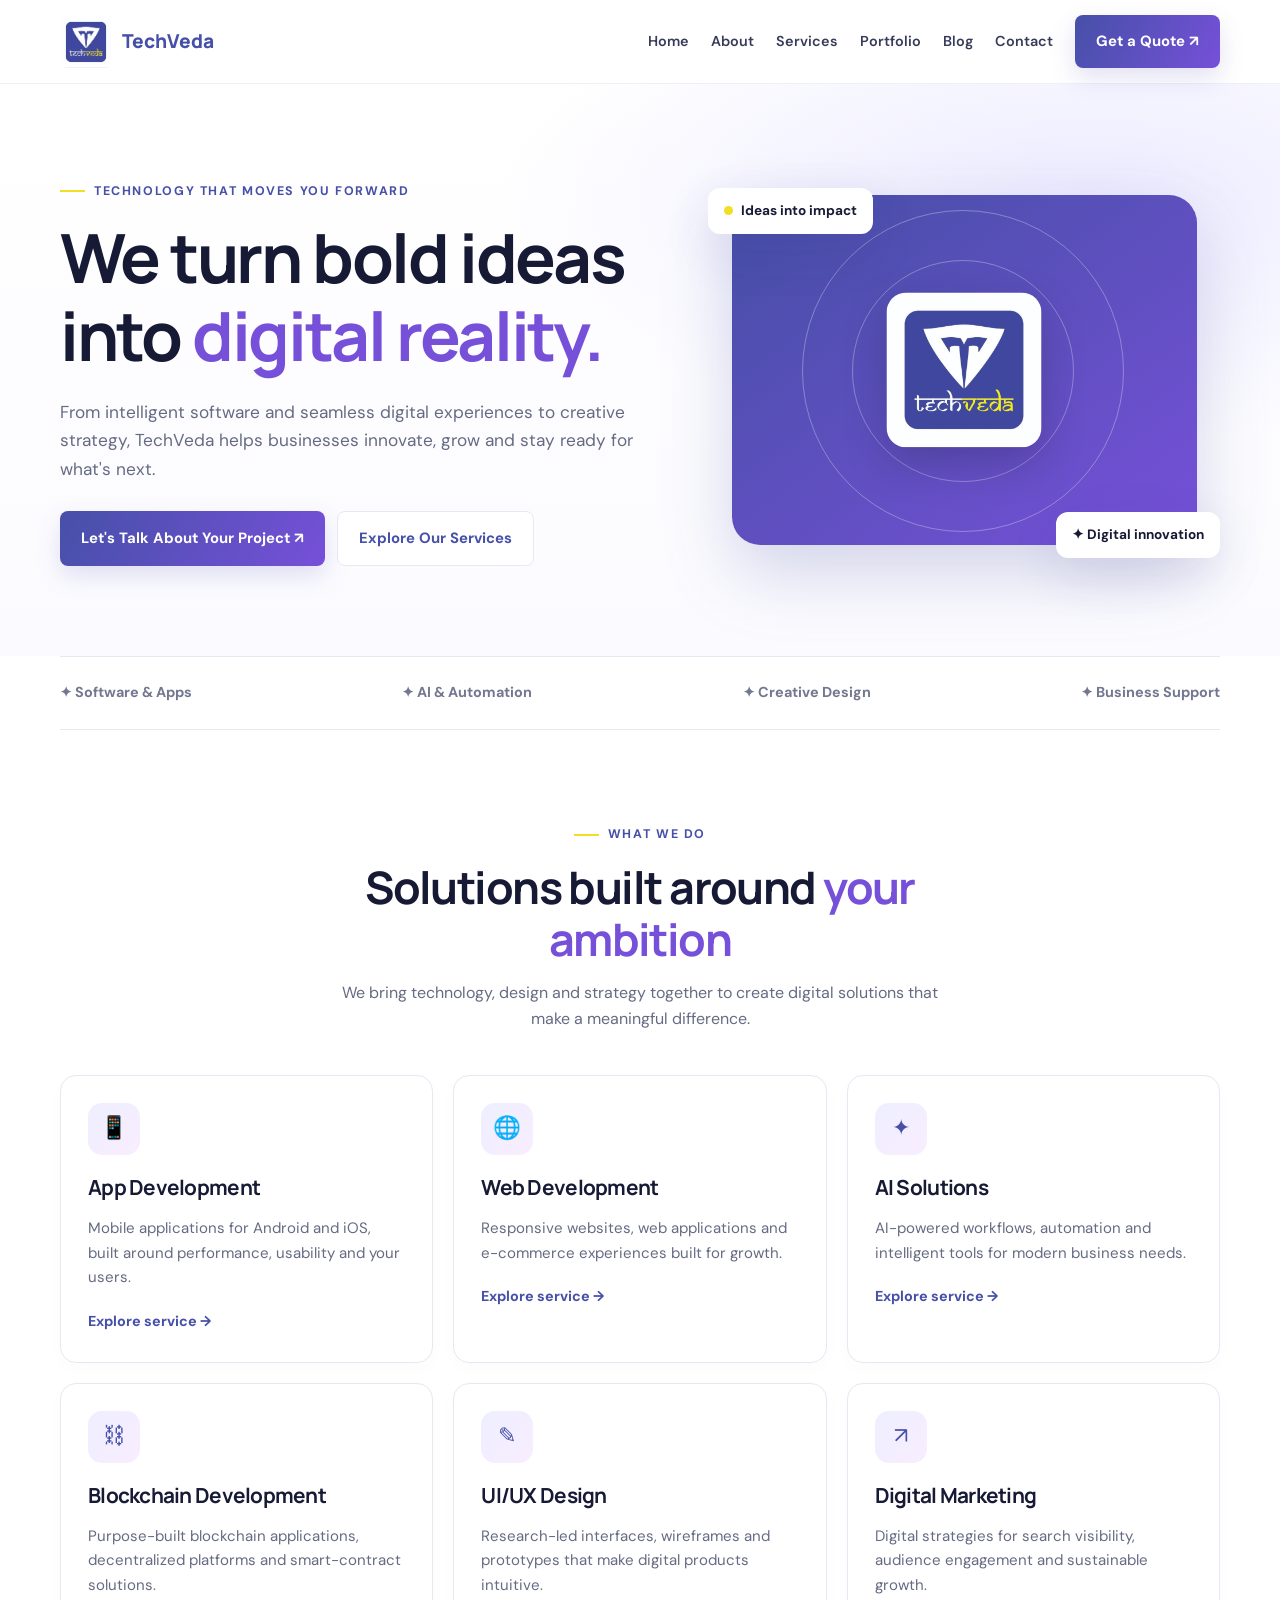
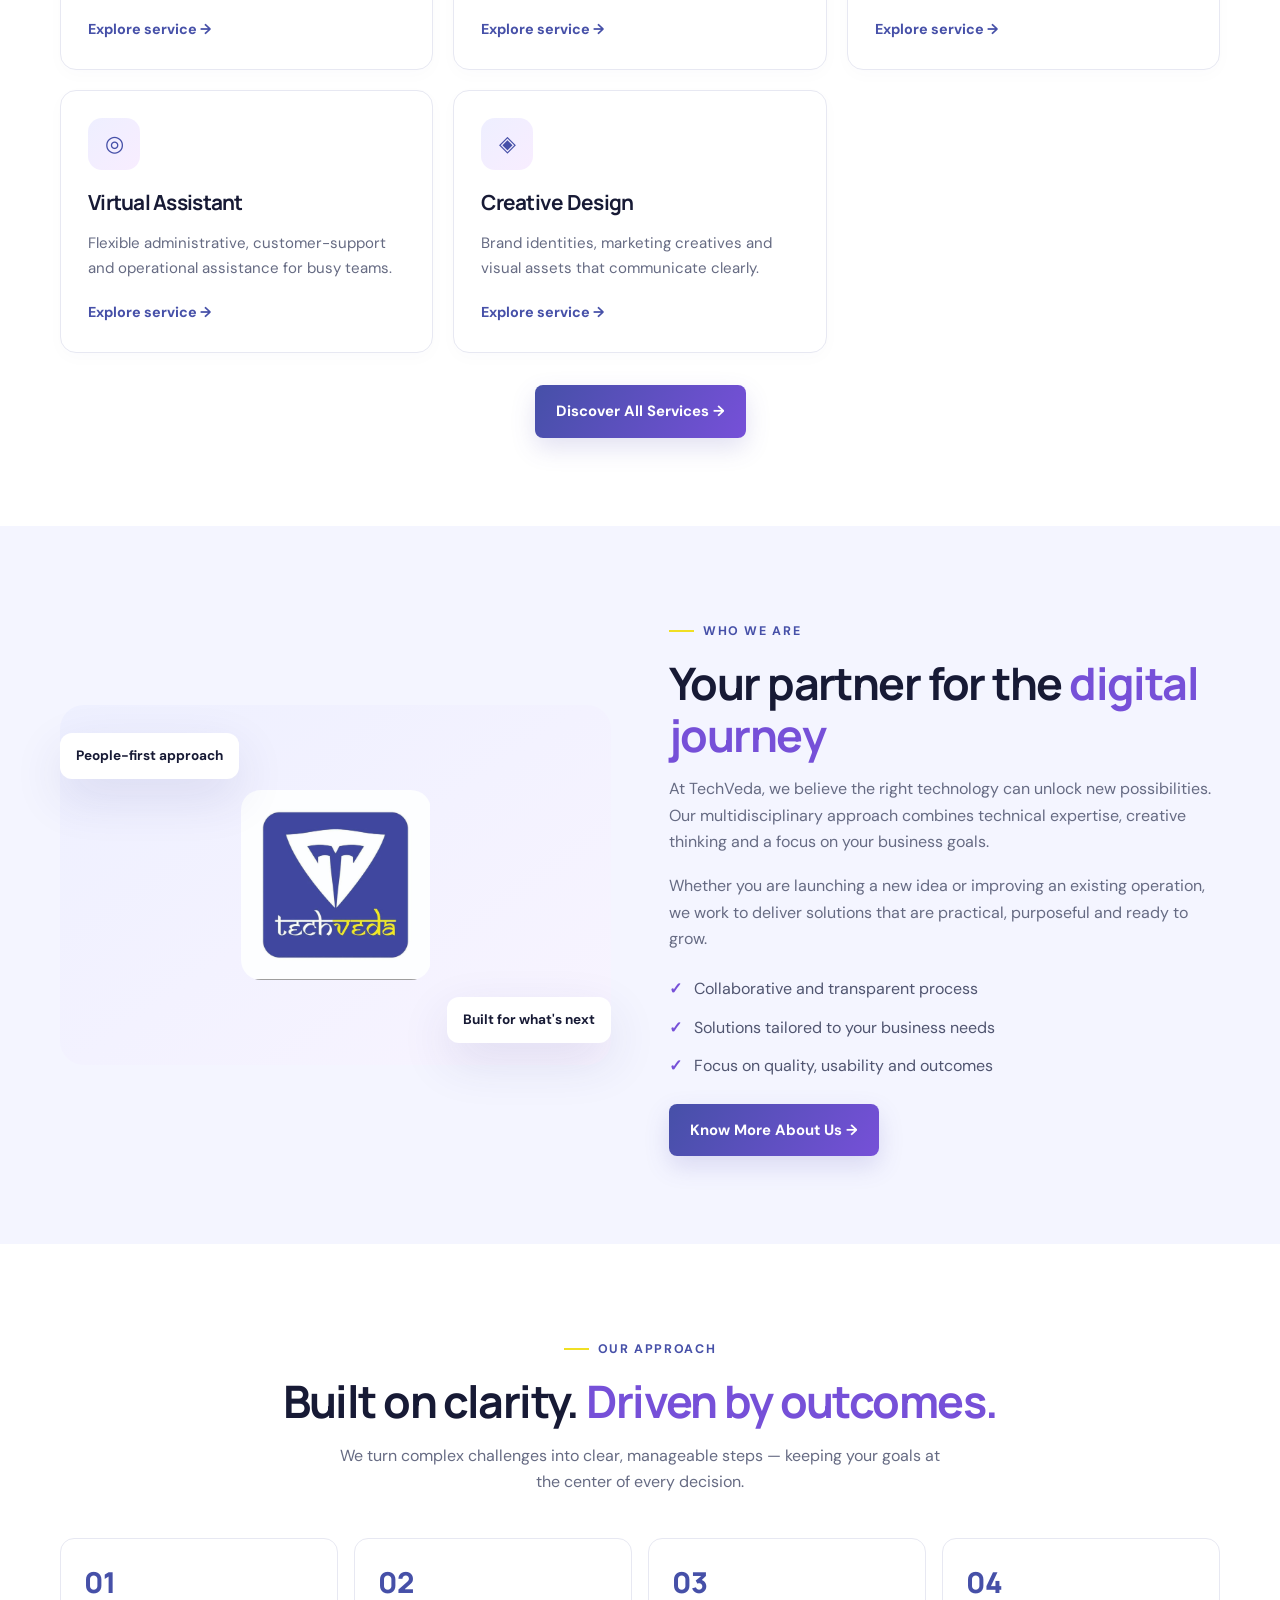
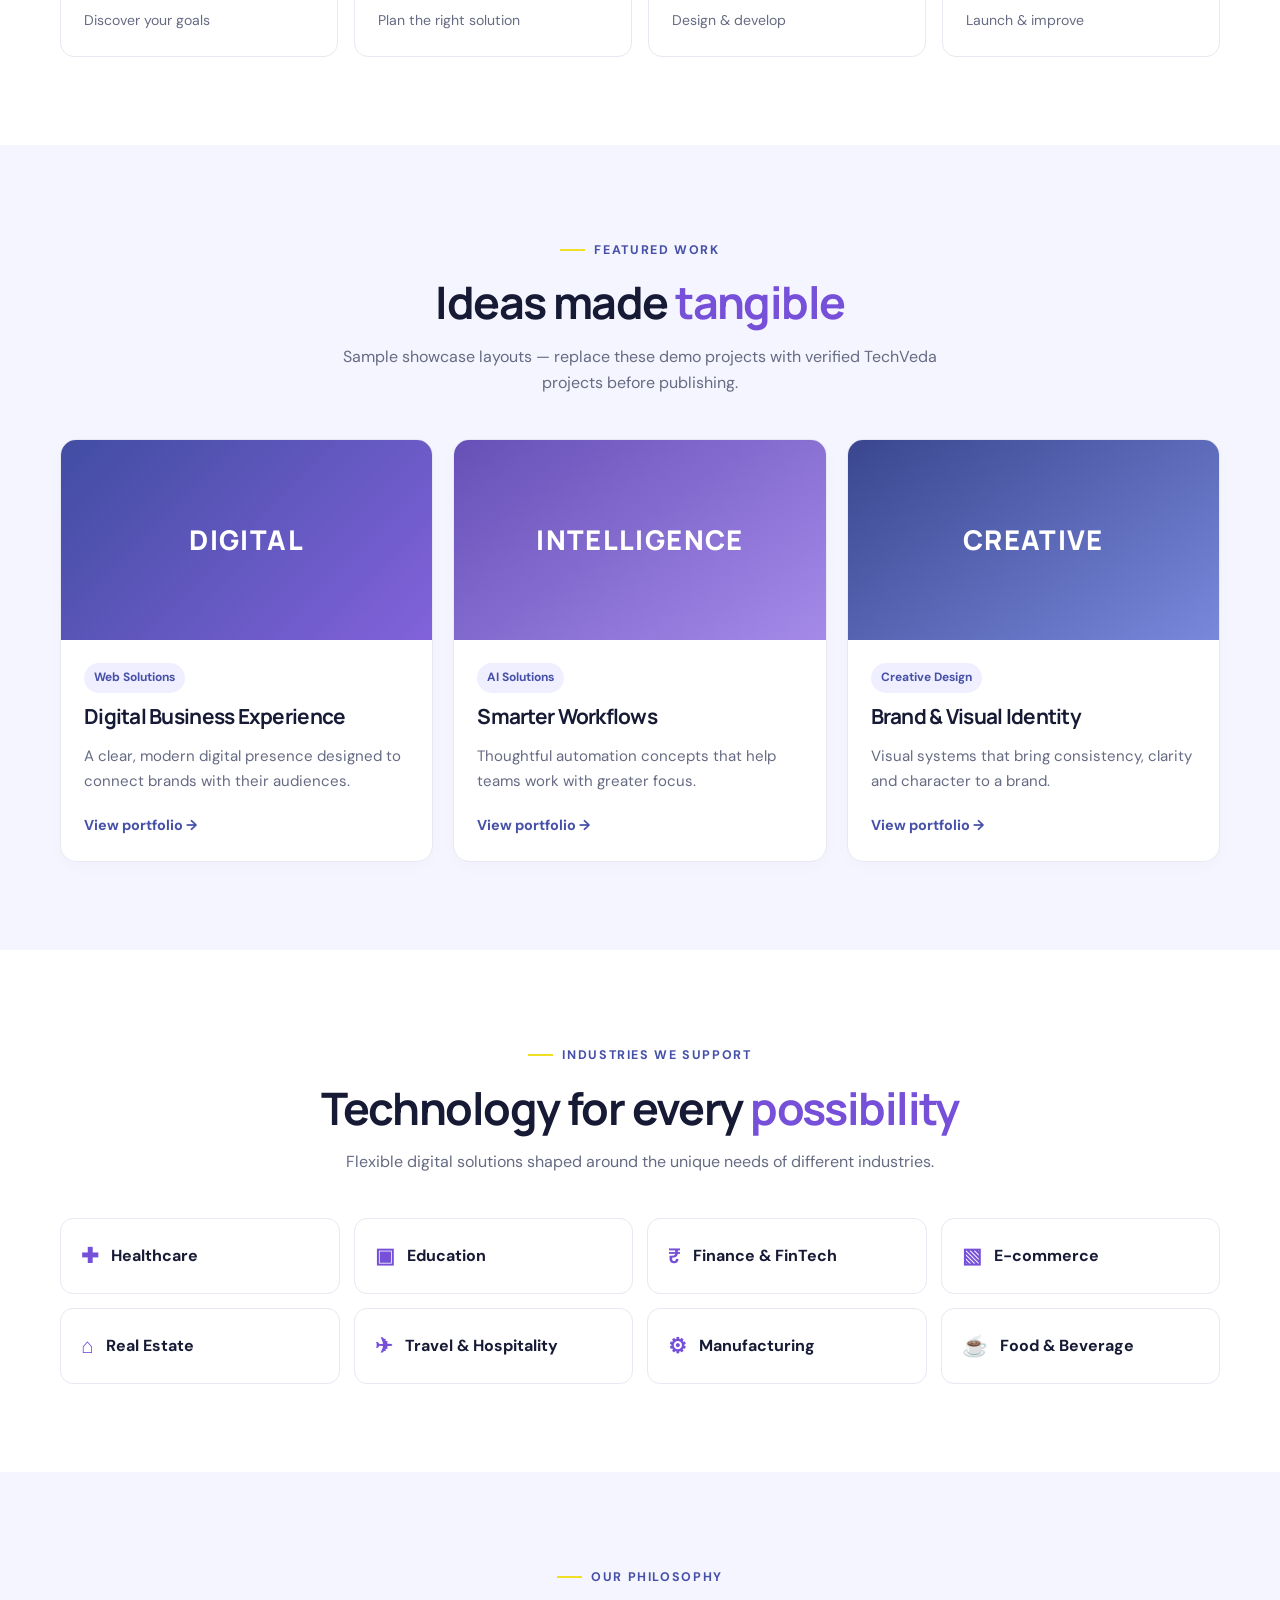
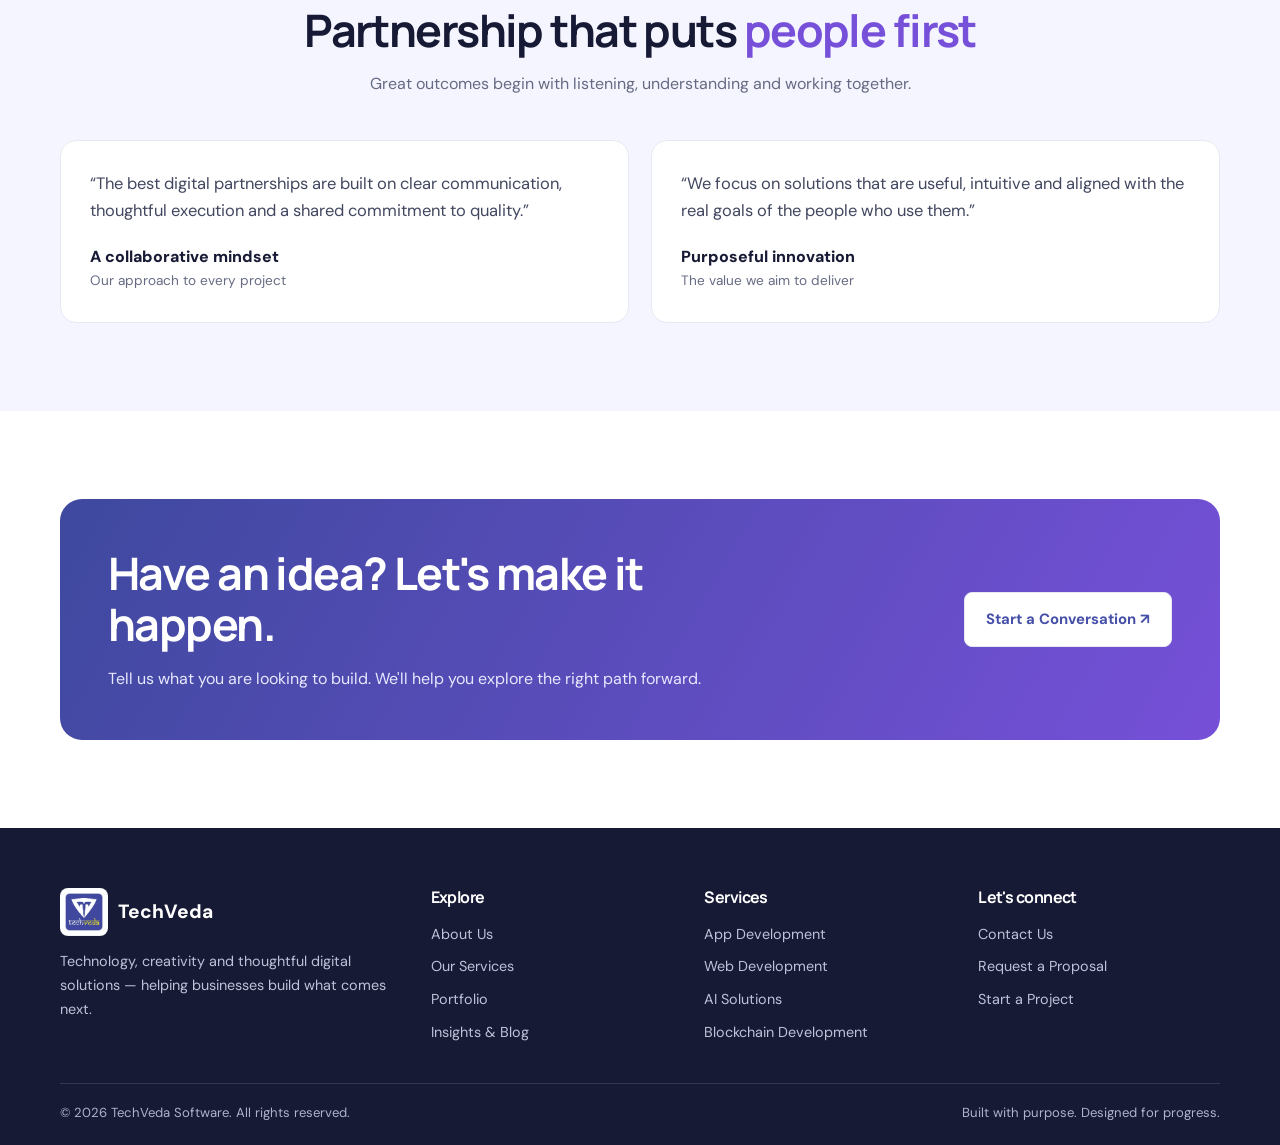
==== index.html @ c416517e "Initial commit" ====
<!doctype html>
<html lang="en">
  <head>
    <meta charset="utf-8" />
    <meta name="viewport" content="width=device-width,initial-scale=1" />
    <title>Technology & Digital Solutions | TechVeda</title>
    <meta
      name="description"
      content="TechVeda delivers digital, software, AI, design and business support solutions."
    />
    <link rel="stylesheet" href="css/style.css" />
  </head>
  <body>
    <header class="site-header">
      <div class="container nav-wrap">
        <a class="brand" href="index.html"
          ><img src="images/techveda-logo.jpeg" alt="TechVeda logo" /><span
            >TechVeda</span
          ></a
        ><button
          class="menu-toggle"
          aria-label="Toggle navigation"
          aria-expanded="false"
        >
          ☰
        </button>

        <nav class="nav-links">
          <a href="index.html">Home</a>
          <a href="about.html">About</a>

          <div class="nav-drop">
            <a href="service.html" class="services-link">
              Services
            </a>

            <div class="drop-menu">
              <a href="service/app-development.html"> App Development </a>

              <a href="service/web-development.html"> Web Development </a>

              <a href="service/ai-solutions.html"> AI Solutions </a>

              <a href="service/blockchain-development.html">
                Blockchain Development
              </a>

              <a href="service/ui-ux-design.html"> UI/UX Design </a>

              <a href="service/digital-marketing.html"> Digital Marketing </a>

              <a href="service/virtual-assistant.html"> Virtual Assistant </a>

              <a href="service/creative-design.html"> Creative Design </a>
            </div>
          </div>

          <a href="portfolio.html">Portfolio</a>
          <a href="blog.html">Blog</a>
          <a href="contact.html">Contact</a>

          <a class="btn primary" href="contact.html"> Get a Quote ↗ </a>
        </nav>
      </div>
    </header>
    <main>
      <section class="hero">
        <div class="container hero-grid">
          <div class="hero-copy">
            <span class="eyebrow">Technology that moves you forward</span>
            <h1>
              We turn bold ideas into
              <span style="color: var(--purple)">digital reality.</span>
            </h1>
            <p>
              From intelligent software and seamless digital experiences to
              creative strategy, TechVeda helps businesses innovate, grow and
              stay ready for what's next.
            </p>
            <div class="hero-actions">
              <a class="btn primary" href="contact.html"
                >Let's Talk About Your Project ↗</a
              ><a class="btn light" href="service.html">Explore Our Services</a>
            </div>
          </div>
          <div class="hero-art">
            <div class="hero-panel"></div>
            <img
              class="hero-logo"
              src="images/techveda-logo.jpeg"
              alt="TechVeda logo"
            />
            <div class="chip chip-one">
              <span class="dot"></span>Ideas into impact
            </div>
            <div class="chip chip-two">✦ Digital innovation</div>
          </div>
        </div>
      </section>
      <div class="container trust-row">
        <span>✦ Software & Apps</span><span>✦ AI & Automation</span
        ><span>✦ Creative Design</span><span>✦ Business Support</span>
      </div>
      <section class="section">
        <div class="container">
          <div class="section-head reveal">
            <span class="eyebrow">What we do</span>
            <h2>
              Solutions built around
              <span style="color: var(--purple)">your ambition</span>
            </h2>
            <p>
              We bring technology, design and strategy together to create
              digital solutions that make a meaningful difference.
            </p>
          </div>
          <div class="cards">
            <article class="card reveal">
              <div class="service-icon">📱</div>
              <h3>App Development</h3>
              <p>
                Mobile applications for Android and iOS, built around
                performance, usability and your users.
              </p>
              <a href="service/app-development.html">Explore service →</a>
            </article>
            <article class="card reveal">
              <div class="service-icon">🌐</div>
              <h3>Web Development</h3>
              <p>
                Responsive websites, web applications and e-commerce experiences
                built for growth.
              </p>
              <a href="service/web-development.html">Explore service →</a>
            </article>
            <article class="card reveal">
              <div class="service-icon">✦</div>
              <h3>AI Solutions</h3>
              <p>
                AI-powered workflows, automation and intelligent tools for
                modern business needs.
              </p>
              <a href="service/ai-solutions.html">Explore service →</a>
            </article>
            <article class="card reveal">
              <div class="service-icon">⛓</div>
              <h3>Blockchain Development</h3>
              <p>
                Purpose-built blockchain applications, decentralized platforms
                and smart-contract solutions.
              </p>
              <a href="service/blockchain-development.html"
                >Explore service →</a
              >
            </article>
            <article class="card reveal">
              <div class="service-icon">✎</div>
              <h3>UI/UX Design</h3>
              <p>
                Research-led interfaces, wireframes and prototypes that make
                digital products intuitive.
              </p>
              <a href="service/ui-ux-design.html">Explore service →</a>
            </article>
            <article class="card reveal">
              <div class="service-icon">↗</div>
              <h3>Digital Marketing</h3>
              <p>
                Digital strategies for search visibility, audience engagement
                and sustainable growth.
              </p>
              <a href="service/digital-marketing.html">Explore service →</a>
            </article>
            <article class="card reveal">
              <div class="service-icon">◎</div>
              <h3>Virtual Assistant</h3>
              <p>
                Flexible administrative, customer-support and operational
                assistance for busy teams.
              </p>
              <a href="service/virtual-assistant.html">Explore service →</a>
            </article>
            <article class="card reveal">
              <div class="service-icon">◈</div>
              <h3>Creative Design</h3>
              <p>
                Brand identities, marketing creatives and visual assets that
                communicate clearly.
              </p>
              <a href="service/creative-design.html">Explore service →</a>
            </article>
          </div>
          <div style="text-align: center; margin-top: 32px">
            <a class="btn primary" href="service.html"
              >Discover All Services →</a
            >
          </div>
        </div>
      </section>
      <section class="section soft">
        <div class="container split">
          <div class="visual-box reveal">
            <img src="images/techveda-logo.jpeg" alt="TechVeda brand mark" />
            <div class="chip chip-one">People-first approach</div>
            <div class="chip chip-two">Built for what's next</div>
          </div>
          <div class="reveal">
            <span class="eyebrow">Who we are</span>
            <h2>
              Your partner for the
              <span style="color: var(--purple)">digital journey</span>
            </h2>
            <p>
              At TechVeda, we believe the right technology can unlock new
              possibilities. Our multidisciplinary approach combines technical
              expertise, creative thinking and a focus on your business goals.
            </p>
            <p>
              Whether you are launching a new idea or improving an existing
              operation, we work to deliver solutions that are practical,
              purposeful and ready to grow.
            </p>
            <ul class="feature-list">
              <li>Collaborative and transparent process</li>
              <li>Solutions tailored to your business needs</li>
              <li>Focus on quality, usability and outcomes</li>
            </ul>
            <a class="btn primary" href="about.html">Know More About Us →</a>
          </div>
        </div>
      </section>
      <section class="section">
        <div class="container">
          <div class="section-head reveal">
            <span class="eyebrow">Our approach</span>
            <h2>
              Built on clarity.
              <span style="color: var(--purple)">Driven by outcomes.</span>
            </h2>
            <p>
              We turn complex challenges into clear, manageable steps — keeping
              your goals at the center of every decision.
            </p>
          </div>
          <div class="stats">
            <div class="stat reveal">
              <strong>01</strong><span>Discover your goals</span>
            </div>
            <div class="stat reveal">
              <strong>02</strong><span>Plan the right solution</span>
            </div>
            <div class="stat reveal">
              <strong>03</strong><span>Design & develop</span>
            </div>
            <div class="stat reveal">
              <strong>04</strong><span>Launch & improve</span>
            </div>
          </div>
        </div>
      </section>
      <section class="section soft">
        <div class="container">
          <div class="section-head reveal">
            <span class="eyebrow">Featured work</span>
            <h2>
              Ideas made <span style="color: var(--purple)">tangible</span>
            </h2>
            <p>
              Sample showcase layouts — replace these demo projects with
              verified TechVeda projects before publishing.
            </p>
          </div>
          <div class="cards">
            <article class="card project-card reveal">
              <div class="project-image">DIGITAL</div>
              <div class="card-body">
                <span class="tag">Web Solutions</span>
                <h3>Digital Business Experience</h3>
                <p>
                  A clear, modern digital presence designed to connect brands
                  with their audiences.
                </p>
                <a href="portfolio.html">View portfolio →</a>
              </div>
            </article>
            <article class="card project-card reveal">
              <div
                class="project-image"
                style="background: linear-gradient(145deg, #6650b7, #a58ae9)"
              >
                INTELLIGENCE
              </div>
              <div class="card-body">
                <span class="tag">AI Solutions</span>
                <h3>Smarter Workflows</h3>
                <p>
                  Thoughtful automation concepts that help teams work with
                  greater focus.
                </p>
                <a href="portfolio.html">View portfolio →</a>
              </div>
            </article>
            <article class="card project-card reveal">
              <div
                class="project-image"
                style="background: linear-gradient(145deg, #39468f, #7a88dc)"
              >
                CREATIVE
              </div>
              <div class="card-body">
                <span class="tag">Creative Design</span>
                <h3>Brand & Visual Identity</h3>
                <p>
                  Visual systems that bring consistency, clarity and character
                  to a brand.
                </p>
                <a href="portfolio.html">View portfolio →</a>
              </div>
            </article>
          </div>
        </div>
      </section>
      <section class="section">
        <div class="container">
          <div class="section-head reveal">
            <span class="eyebrow">Industries we support</span>
            <h2>
              Technology for every
              <span style="color: var(--purple)">possibility</span>
            </h2>
            <p>
              Flexible digital solutions shaped around the unique needs of
              different industries.
            </p>
          </div>
          <div class="industries">
            <div class="industry"><span>✚</span>Healthcare</div>
            <div class="industry"><span>▣</span>Education</div>
            <div class="industry"><span>₹</span>Finance & FinTech</div>
            <div class="industry"><span>▧</span>E-commerce</div>
            <div class="industry"><span>⌂</span>Real Estate</div>
            <div class="industry"><span>✈</span>Travel & Hospitality</div>
            <div class="industry"><span>⚙</span>Manufacturing</div>
            <div class="industry"><span>☕</span>Food & Beverage</div>
          </div>
        </div>
      </section>
      <section class="section soft">
        <div class="container">
          <div class="section-head reveal">
            <span class="eyebrow">Our philosophy</span>
            <h2>
              Partnership that puts
              <span style="color: var(--purple)">people first</span>
            </h2>
            <p>
              Great outcomes begin with listening, understanding and working
              together.
            </p>
          </div>
          <div class="content-grid">
            <article class="testimonial reveal">
              <p class="quote">
                “The best digital partnerships are built on clear communication,
                thoughtful execution and a shared commitment to quality.”
              </p>
              <div class="person">A collaborative mindset</div>
              <p style="font-size: 0.85rem; margin: 0">
                Our approach to every project
              </p>
            </article>
            <article class="testimonial reveal">
              <p class="quote">
                “We focus on solutions that are useful, intuitive and aligned
                with the real goals of the people who use them.”
              </p>
              <div class="person">Purposeful innovation</div>
              <p style="font-size: 0.85rem; margin: 0">
                The value we aim to deliver
              </p>
            </article>
          </div>
        </div>
      </section>
      <section class="section">
        <div class="container">
          <div class="cta-band reveal">
            <div>
              <h2>Have an idea? Let's make it happen.</h2>
              <p>
                Tell us what you are looking to build. We'll help you explore
                the right path forward.
              </p>
            </div>
            <a class="btn light" href="contact.html">Start a Conversation ↗</a>
          </div>
        </div>
      </section>
    </main>
    <footer class="footer">
      <div class="container">
        <div class="footer-grid">
          <div>
            <div class="footer-brand">
              <img
                src="images/techveda-logo.jpeg"
                alt="TechVeda logo"
              />TechVeda
            </div>
            <p>
              Technology, creativity and thoughtful digital solutions — helping
              businesses build what comes next.
            </p>
          </div>
          <div>
            <h4>Explore</h4>
            <div class="footer-links">
              <a href="about.html">About Us</a
              ><a href="service.html">Our Services</a
              ><a href="portfolio.html">Portfolio</a
              ><a href="blog.html">Insights & Blog</a>
            </div>
          </div>
          <div>
            <h4>Services</h4>
            <div class="footer-links">
              <a href="service/app-development.html">App Development</a
              ><a href="service/web-development.html">Web Development</a
              ><a href="service/ai-solutions.html">AI Solutions</a
              ><a href="service/blockchain-development.html"
                >Blockchain Development</a
              >
            </div>
          </div>
          <div>
            <h4>Let's connect</h4>
            <div class="footer-links">
              <a href="contact.html">Contact Us</a
              ><a href="contact.html">Request a Proposal</a
              ><a href="contact.html">Start a Project</a>
            </div>
          </div>
        </div>
        <div class="footer-bottom">
          <span
            >© <span id="year"></span> TechVeda Software. All rights
            reserved.</span
          ><span>Built with purpose. Designed for progress.</span>
        </div>
      </div>
    </footer>
    <script src="js/script.js"></script>
  </body>
</html>
---- css/style.css ----
@import url("https://fonts.googleapis.com/css2?family=DM+Sans:wght@400;500;600;700&family=Manrope:wght@400;500;600;700;800&display=swap");
:root {
  --blue: #4650a8;
  --blue2: #303b91;
  --purple: #7650d8;
  --yellow: #f0df24;
  --ink: #171a35;
  --muted: #666b83;
  --pale: #f4f5ff;
  --line: #e7e8f2;
  --shadow: 0 18px 50px rgba(47, 53, 128, 0.12);
}
* {
  box-sizing: border-box;
}
html {
  scroll-behavior: smooth;
}
body {
  margin: 0;
  font-family: "DM Sans", sans-serif;
  color: var(--ink);
  background: #fff;
  line-height: 1.65;
}
h1,
h2,
h3,
h4 {
  font-family: Manrope, sans-serif;
  line-height: 1.15;
  margin: 0 0 16px;
  letter-spacing: -0.035em;
}
h1 {
  font-size: clamp(2.5rem, 5.3vw, 4.8rem);
}
h2 {
  font-size: clamp(2rem, 3.5vw, 3.2rem);
}
h3 {
  font-size: 1.3rem;
}
p {
  margin: 0 0 18px;
  color: var(--muted);
}
a {
  text-decoration: none;
  color: inherit;
}
img {
  max-width: 100%;
  display: block;
}
.container {
  width: min(1160px, calc(100% - 40px));
  margin: auto;
}
.eyebrow {
  display: inline-flex;
  align-items: center;
  gap: 9px;
  color: var(--blue);
  font-weight: 700;
  font-size: 0.78rem;
  letter-spacing: 0.13em;
  text-transform: uppercase;
  margin-bottom: 16px;
}
.eyebrow:before {
  content: "";
  width: 25px;
  height: 2px;
  background: var(--yellow);
}
.section {
  padding: 88px 0;
}
.soft {
  background: var(--pale);
}
.section-head {
  max-width: 720px;
  margin: 0 auto 42px;
  text-align: center;
}
.section-head p {
  max-width: 620px;
  margin: 14px auto 0;
}
.btn {
  display: inline-flex;
  align-items: center;
  justify-content: center;
  gap: 10px;
  border: 0;
  border-radius: 8px;
  padding: 14px 21px;
  font-weight: 700;
  font-size: 0.93rem;
  cursor: pointer;
  transition: 0.25s;
}
.primary {
  background: linear-gradient(120deg, var(--blue), var(--purple));
  color: white;
  box-shadow: 0 10px 24px #5553b32c;
}
.primary:hover {
  transform: translateY(-3px);
}
.light {
  background: white;
  color: var(--blue);
  border: 1px solid var(--line);
}
.site-header {
  height: 84px;
  display: flex;
  align-items: center;
  background: #ffffffed;
  border-bottom: 1px solid #eff0f7;
  position: sticky;
  top: 0;
  z-index: 100;
  backdrop-filter: blur(14px);
}
.nav-wrap {
  display: flex;
  align-items: center;
  justify-content: space-between;
  gap: 22px;
}
.brand {
  display: flex;
  align-items: center;
  gap: 10px;
  font-family: Manrope;
  font-weight: 800;
  color: var(--blue);
  font-size: 1.2rem;
}
.brand img {
  width: 52px;
  height: 52px;
  object-fit: contain;
  border-radius: 8px;
}
.nav-links {
  display: flex;
  align-items: center;
  gap: 22px;
  font-size: 0.9rem;
  font-weight: 600;
}
.nav-links > a:not(.btn),
.nav-drop > button {
  color: #373b59;
}
.nav-links > a:hover,
.nav-drop > button:hover {
  color: var(--purple);
}
.nav-drop {
  position: relative;
}
.nav-drop > button {
  border: 0;
  background: none;
  font: inherit;
  cursor: pointer;
  padding: 10px 0;
}
.drop-menu {
  position: absolute;
  top: 100%;
  left: -18px;
  display: none;
  background: white;
  min-width: 245px;
  padding: 12px;
  border: 1px solid var(--line);
  border-radius: 12px;
  box-shadow: var(--shadow);
  z-index: 10;
}
.nav-drop:hover .drop-menu,
.nav-drop:focus-within .drop-menu {
  display: grid;
}
.drop-menu a {
  padding: 9px 11px;
  border-radius: 7px;
  font-size: 0.88rem;
}
.drop-menu a:hover {
  background: var(--pale);
  color: var(--purple);
}
.menu-toggle {
  display: none;
  background: none;
  border: 0;
  font-size: 1.7rem;
  color: var(--blue);
}
.hero {
  padding: 76px 0;
  background:
    radial-gradient(ellipse at 85% 20%, #ecebff 0, transparent 38%),
    linear-gradient(180deg, #fff, #fbfbff);
  overflow: hidden;
}
.hero-grid {
  display: grid;
  grid-template-columns: 1.08fr 0.92fr;
  gap: 48px;
  align-items: center;
}
.hero-copy p {
  font-size: 1.08rem;
  max-width: 590px;
  margin: 24px 0 28px;
}
.hero-actions {
  display: flex;
  gap: 12px;
  flex-wrap: wrap;
}
.hero-art {
  position: relative;
  min-height: 420px;
  display: grid;
  place-items: center;
}
.hero-panel {
  width: min(100%, 465px);
  height: 350px;
  border-radius: 28px;
  background: linear-gradient(145deg, #454fa5, #7650d8);
  position: relative;
  overflow: hidden;
  box-shadow: 0 28px 70px #41499b38;
}
.hero-panel:before,
.hero-panel:after {
  content: "";
  position: absolute;
  border: 1px solid #ffffff4d;
  border-radius: 50%;
  width: 320px;
  height: 320px;
  left: 70px;
  top: 15px;
}
.hero-panel:after {
  width: 220px;
  height: 220px;
  left: 120px;
  top: 65px;
}
.hero-logo {
  position: absolute;
  width: 155px;
  height: 155px;
  object-fit: contain;
  border-radius: 20px;
  z-index: 2;
  left: 50%;
  top: 50%;
  transform: translate(-50%, -50%);
  box-shadow: 0 15px 40px #171a3540;
}
.chip {
  position: absolute;
  background: #fff;
  padding: 12px 16px;
  border-radius: 12px;
  box-shadow: var(--shadow);
  font-weight: 700;
  font-size: 0.85rem;
  z-index: 3;
}
.chip-one {
  top: 28px;
  left: 0;
}
.chip-two {
  bottom: 22px;
  right: 0;
}
.dot {
  display: inline-block;
  width: 9px;
  height: 9px;
  border-radius: 50%;
  background: var(--yellow);
  margin-right: 8px;
}
.trust-row {
  padding: 24px 0;
  border-block: 1px solid var(--line);
  display: flex;
  justify-content: space-between;
  gap: 18px;
  flex-wrap: wrap;
  color: #737790;
  font-weight: 700;
  font-size: 0.9rem;
}
.cards {
  display: grid;
  grid-template-columns: repeat(3, 1fr);
  gap: 20px;
}
.card {
  background: white;
  border: 1px solid var(--line);
  border-radius: 16px;
  padding: 27px;
  transition: 0.25s;
  box-shadow: 0 5px 18px #242b5a05;
}
.card:hover {
  transform: translateY(-5px);
  box-shadow: var(--shadow);
  border-color: #d8d6f5;
}
.service-icon {
  width: 52px;
  height: 52px;
  border-radius: 14px;
  display: grid;
  place-items: center;
  background: linear-gradient(135deg, #eeefff, #f8edff);
  color: var(--blue);
  font-size: 1.4rem;
  margin-bottom: 21px;
}
.card p {
  font-size: 0.94rem;
}
.card a {
  font-weight: 700;
  color: var(--blue);
  font-size: 0.9rem;
}
.split {
  display: grid;
  grid-template-columns: 1fr 1fr;
  gap: 58px;
  align-items: center;
}
.visual-box {
  min-height: 360px;
  border-radius: 24px;
  background: linear-gradient(145deg, #eef0ff, #f8f4ff);
  display: grid;
  place-items: center;
  padding: 30px;
  position: relative;
}
.visual-box img {
  width: 190px;
  height: 190px;
  object-fit: contain;
  border-radius: 20px;
}
.feature-list {
  display: grid;
  gap: 12px;
  margin: 24px 0;
  padding: 0;
}
.feature-list li {
  list-style: none;
  color: #505570;
}
.feature-list li:before {
  content: "✓";
  color: var(--purple);
  font-weight: 800;
  margin-right: 12px;
}
.stats {
  display: grid;
  grid-template-columns: repeat(4, 1fr);
  gap: 16px;
  margin-top: 32px;
}
.stat {
  padding: 23px;
  border: 1px solid var(--line);
  border-radius: 14px;
  background: white;
}
.stat strong {
  display: block;
  font: 800 1.8rem Manrope;
  color: var(--blue);
  margin-bottom: 5px;
}
.stat span {
  font-size: 0.88rem;
  color: var(--muted);
}
.project-card {
  padding: 0;
  overflow: hidden;
}
.project-image {
  height: 200px;
  background: linear-gradient(135deg, #414da2, #8262db);
  display: grid;
  place-items: center;
  color: white;
  font: 800 1.7rem Manrope;
  letter-spacing: 0.05em;
}
.card-body {
  padding: 23px;
}
.tag {
  display: inline-block;
  background: #f0efff;
  color: var(--blue);
  padding: 5px 10px;
  border-radius: 30px;
  font-size: 0.75rem;
  font-weight: 700;
  margin-bottom: 12px;
}
.industries {
  display: grid;
  grid-template-columns: repeat(4, 1fr);
  gap: 14px;
}
.industry {
  background: white;
  border: 1px solid var(--line);
  padding: 20px;
  border-radius: 13px;
  font-weight: 700;
  display: flex;
  align-items: center;
  gap: 12px;
}
.industry span {
  font-size: 1.3rem;
  color: var(--purple);
}
.testimonial {
  background: white;
  border: 1px solid var(--line);
  padding: 29px;
  border-radius: 16px;
}
.quote {
  font-size: 1.03rem;
  color: #424760;
}
.person {
  font-weight: 800;
  margin-top: 20px;
}
.cta-band {
  background: linear-gradient(120deg, #3e499e, #7650d8);
  padding: 48px;
  border-radius: 22px;
  color: white;
  display: flex;
  align-items: center;
  justify-content: space-between;
  gap: 28px;
}
.cta-band h2 {
  max-width: 650px;
}
.cta-band p {
  color: #e8e8ff;
  margin: 0;
}
.cta-band .btn {
  flex-shrink: 0;
}
.page-hero {
  padding: 72px 0;
  background:
    radial-gradient(ellipse at 90% 15%, #e9e8ff, transparent 40%), #fbfbff;
  text-align: center;
  border-bottom: 1px solid var(--line);
}
.page-hero p {
  max-width: 720px;
  margin: 18px auto 0;
  font-size: 1.05rem;
}
.content-grid {
  display: grid;
  grid-template-columns: repeat(2, 1fr);
  gap: 22px;
}
.contact-grid {
  display: grid;
  grid-template-columns: 0.8fr 1.2fr;
  gap: 40px;
}
.form-card {
  padding: 30px;
  border: 1px solid var(--line);
  border-radius: 18px;
  box-shadow: var(--shadow);
}
.form-grid {
  display: grid;
  grid-template-columns: 1fr 1fr;
  gap: 15px;
}
.field {
  display: grid;
  gap: 7px;
}
.field.full {
  grid-column: 1/-1;
}
.field label {
  font-size: 0.86rem;
  font-weight: 700;
}
.field input,
.field select,
.field textarea {
  width: 100%;
  border: 1px solid #dfe1ee;
  border-radius: 8px;
  padding: 12px 13px;
  font: inherit;
  background: white;
  outline: none;
}
.field input:focus,
.field select:focus,
.field textarea:focus {
  border-color: var(--purple);
  box-shadow: 0 0 0 3px #7650d81a;
}
.field textarea {
  min-height: 125px;
  resize: vertical;
}
.filters {
  display: flex;
  gap: 10px;
  flex-wrap: wrap;
  justify-content: center;
  margin-bottom: 28px;
}
.filter-btn {
  border: 1px solid var(--line);
  background: white;
  border-radius: 30px;
  padding: 9px 16px;
  cursor: pointer;
  font-weight: 700;
  color: var(--muted);
}
.filter-btn.active {
  background: var(--blue);
  color: white;
  border-color: var(--blue);
}
.blog-art {
  height: 180px;
  background: linear-gradient(135deg, #e7e8ff, #f3eaff);
  display: grid;
  place-items: center;
  font-size: 2.5rem;
  color: var(--purple);
  border-radius: 12px;
  margin-bottom: 20px;
}
.footer {
  background: #171a35;
  color: white;
  padding: 60px 0 22px;
}
.footer-grid {
  display: grid;
  grid-template-columns: 1.4fr 1fr 1fr 1fr;
  gap: 32px;
}
.footer p,
.footer a {
  color: #bfc2d8;
  font-size: 0.9rem;
}
.footer h4 {
  font-size: 1rem;
  margin-bottom: 16px;
}
.footer-links {
  display: grid;
  gap: 9px;
}
.footer-brand {
  display: flex;
  align-items: center;
  gap: 10px;
  font-weight: 800;
  font-size: 1.2rem;
  margin-bottom: 14px;
}
.footer-brand img {
  width: 48px;
  height: 48px;
  object-fit: contain;
  border-radius: 8px;
}
.footer-bottom {
  border-top: 1px solid #ffffff20;
  margin-top: 38px;
  padding-top: 18px;
  display: flex;
  justify-content: space-between;
  gap: 15px;
  color: #aeb2cc;
  font-size: 0.82rem;
}
.notice {
  display: none;
  padding: 12px;
  background: #edf9f0;
  color: #216b38;
  border-radius: 8px;
  margin-top: 15px;
}
.notice.show {
  display: block;
}
.reveal {
  opacity: 0;
  transform: translateY(15px);
  transition:
    opacity 0.55s,
    transform 0.55s;
}
.reveal.visible {
  opacity: 1;
  transform: none;
}
@media (max-width: 950px) {
  .nav-links {
    gap: 13px;
  }
  .cards {
    grid-template-columns: repeat(2, 1fr);
  }
  .industries {
    grid-template-columns: repeat(2, 1fr);
  }
  .footer-grid {
    grid-template-columns: repeat(2, 1fr);
  }
}
@media (max-width: 760px) {
  .container {
    width: calc(100% - 30px);
  }
  .site-header {
    height: 72px;
  }
  .brand img {
    width: 45px;
    height: 45px;
  }
  .menu-toggle {
    display: block;
  }
  .nav-links {
    display: none;
    position: absolute;
    top: 72px;
    left: 0;
    right: 0;
    background: white;
    padding: 18px 22px 24px;
    border-bottom: 1px solid var(--line);
    box-shadow: var(--shadow);
    align-items: stretch;
    flex-direction: column;
    gap: 10px;
  }
  .nav-links.open {
    display: flex;
  }
  .nav-links .btn {
    width: 100%;
  }
  .drop-menu {
    position: static;
    box-shadow: none;
    border: 0;
    padding: 5px 0 5px 14px;
    display: none;
  }
  .nav-drop.open .drop-menu {
    display: grid;
  }
  .nav-drop:hover .drop-menu {
    display: none;
  }
  .hero {
    padding: 48px 0;
  }
  .hero-grid,
  .split,
  .contact-grid {
    grid-template-columns: 1fr;
  }
  .hero-art {
    min-height: 320px;
  }
  .hero-panel {
    height: 275px;
  }
  .hero-logo {
    width: 130px;
    height: 130px;
  }
  .section {
    padding: 62px 0;
  }
  .cards,
  .content-grid {
    grid-template-columns: 1fr;
  }
  .stats {
    grid-template-columns: repeat(2, 1fr);
  }
  .industries {
    grid-template-columns: repeat(2, 1fr);
  }
  .cta-band {
    padding: 30px;
    display: block;
  }
  .cta-band .btn {
    margin-top: 22px;
  }
  .form-grid {
    grid-template-columns: 1fr;
  }
  .field.full {
    grid-column: auto;
  }
  .footer-grid {
    grid-template-columns: 1fr 1fr;
    gap: 24px;
  }
  .footer-bottom {
    display: block;
  }
  .footer-bottom span {
    display: block;
    margin-bottom: 8px;
  }
}
@media (max-width: 460px) {
  h1 {
    font-size: 2.45rem;
  }
  .hero-actions .btn {
    width: 100%;
  }
  .hero-art {
    min-height: 280px;
  }
  .hero-panel {
    height: 240px;
  }
  .chip {
    font-size: 0.74rem;
    padding: 9px 11px;
  }
  .industries,
  .footer-grid {
    grid-template-columns: 1fr;
  }
  .stats {
    gap: 10px;
  }
  .stat {
    padding: 16px;
  }
  .section-head {
    margin-bottom: 32px;
  }
}
.services-link {
  color: #373b59;
  font-size: 0.9rem;
  font-weight: 600;
  display: flex;
  align-items: center;
  gap: 5px;
  text-decoration: none;
}

.services-link:hover {
  color: var(--purple);
}
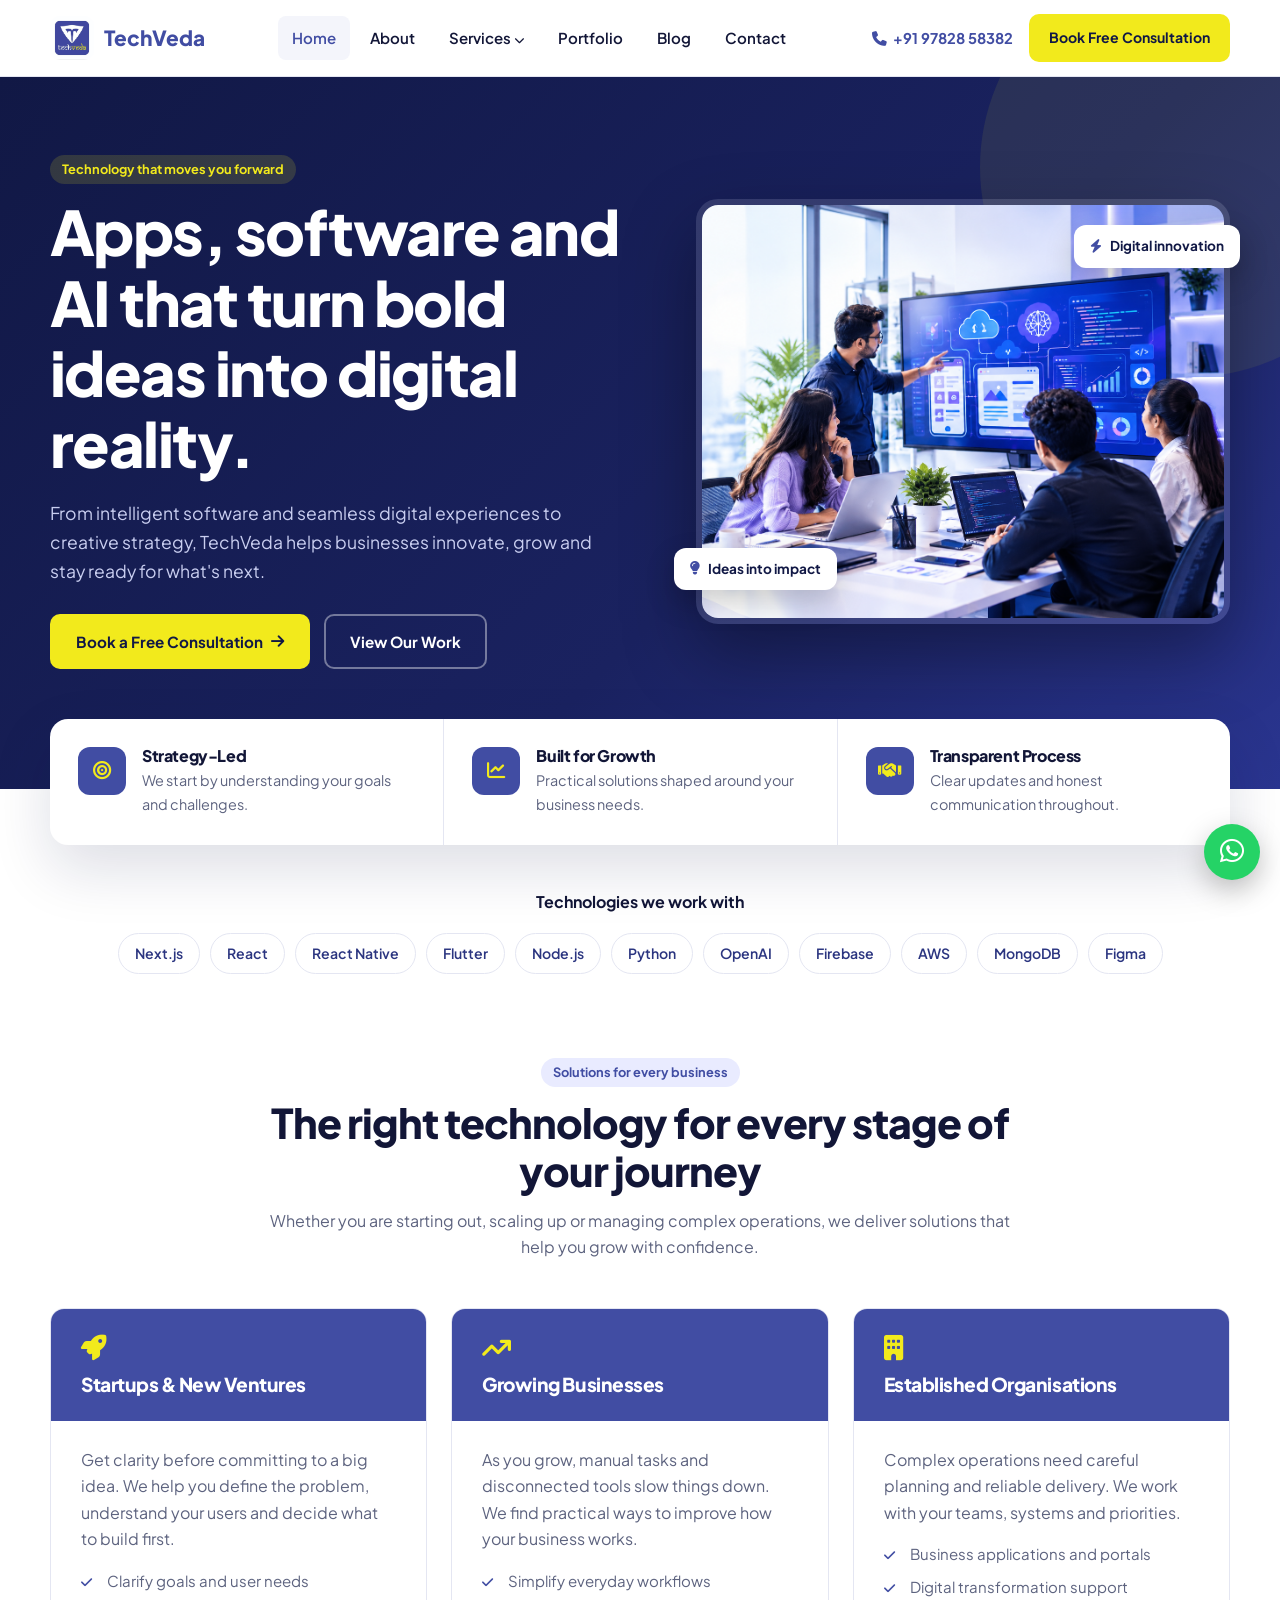
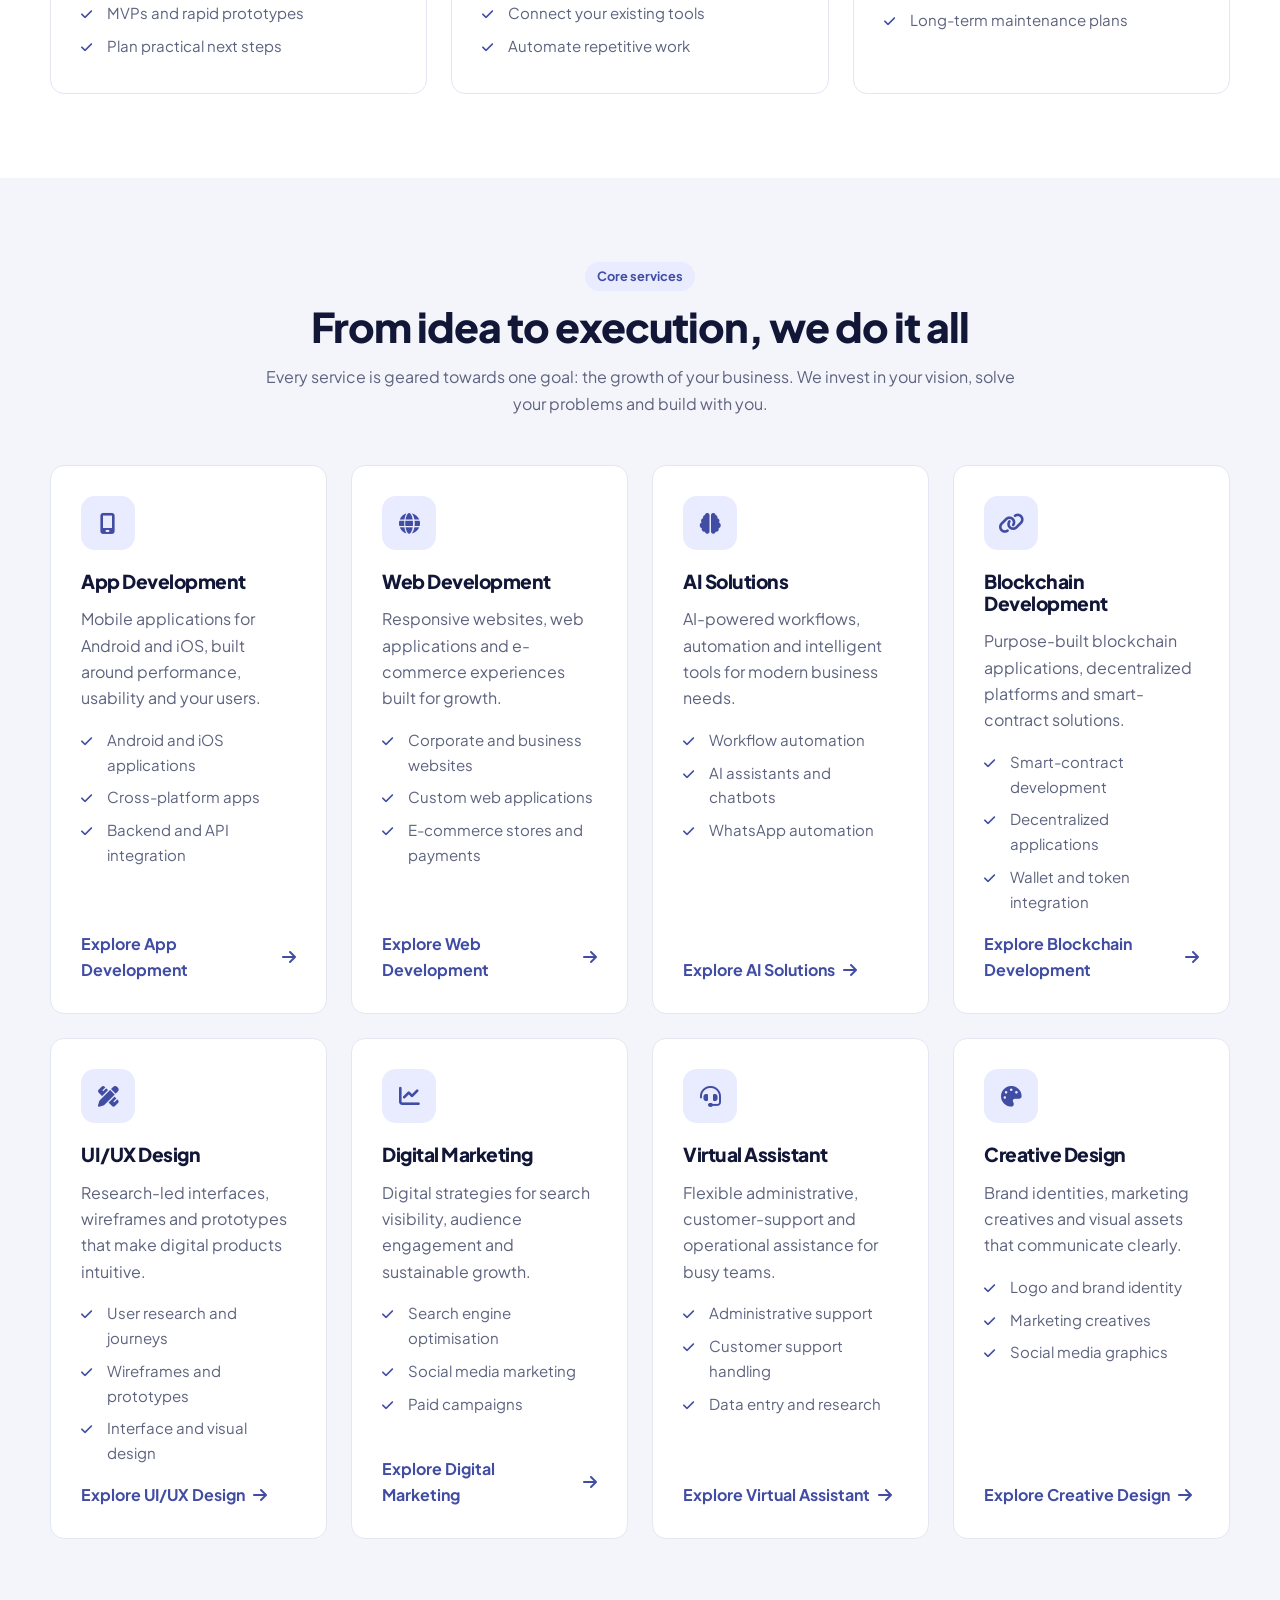
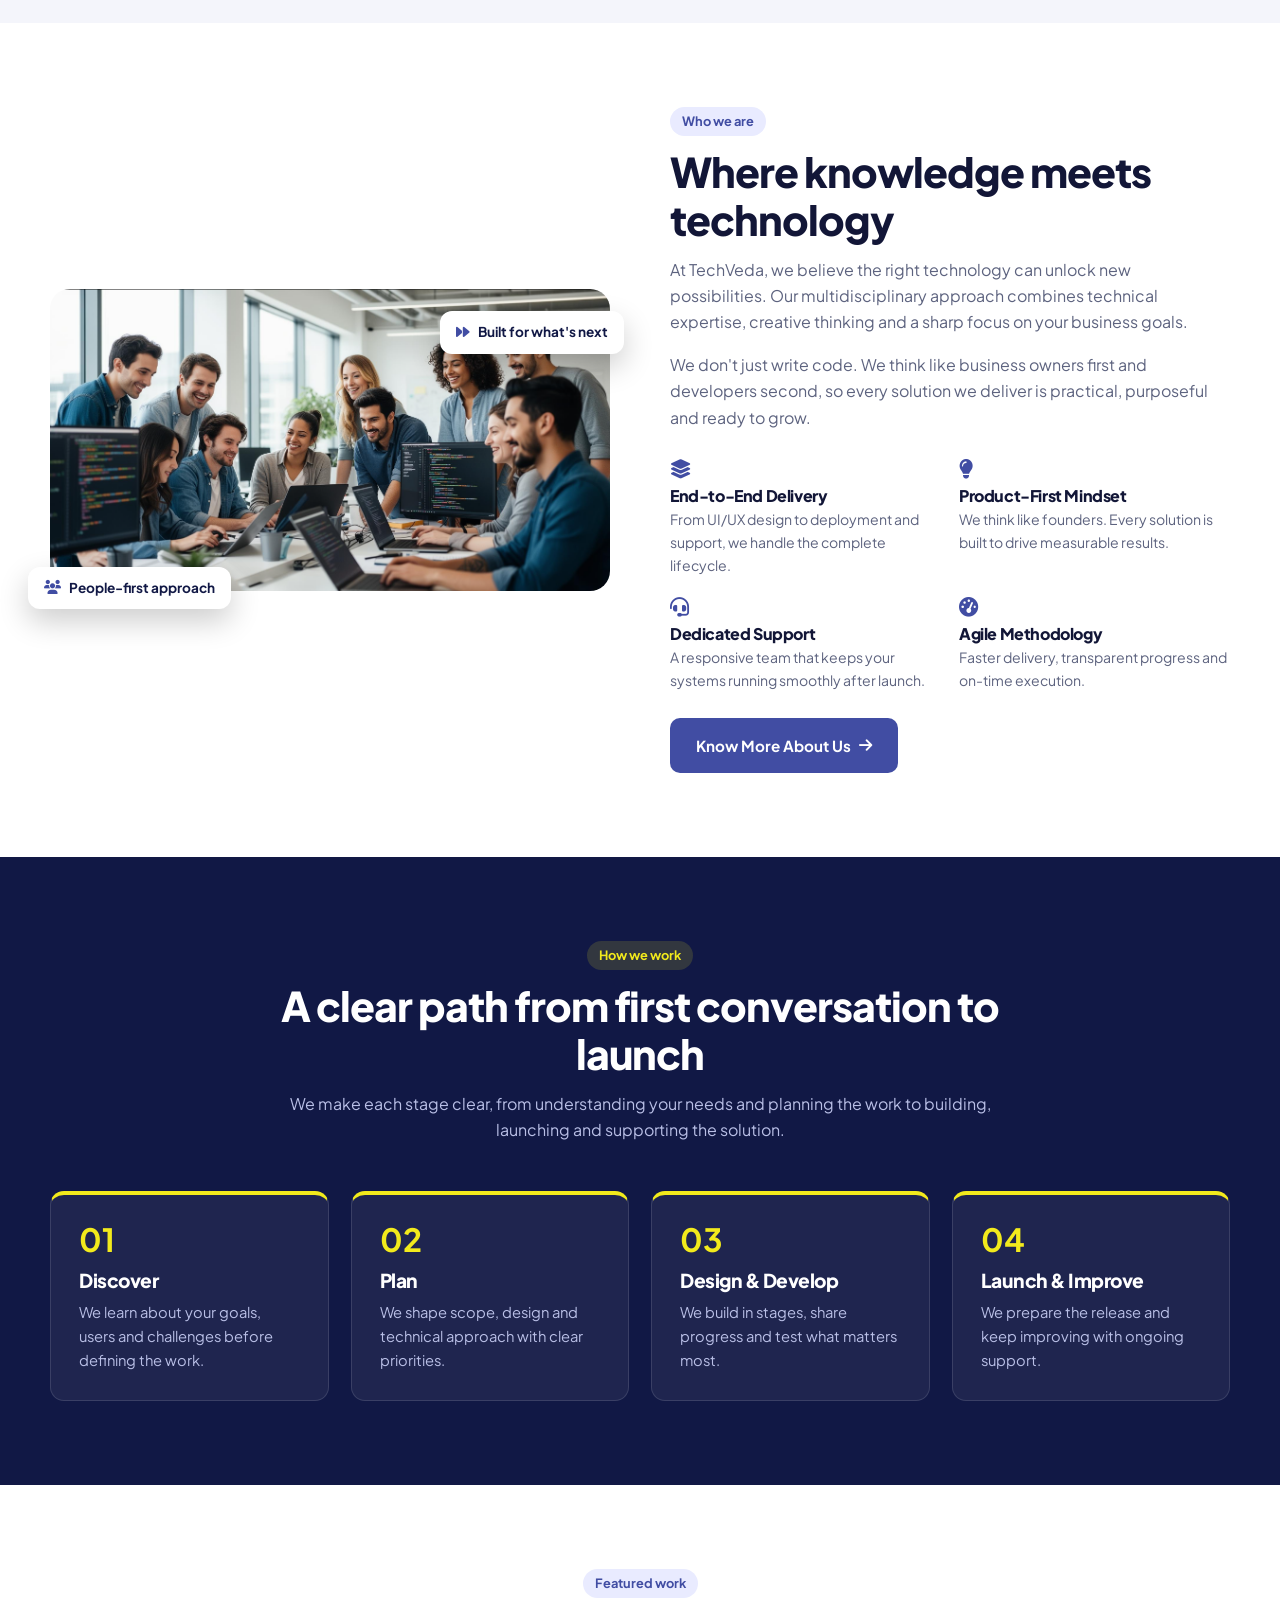
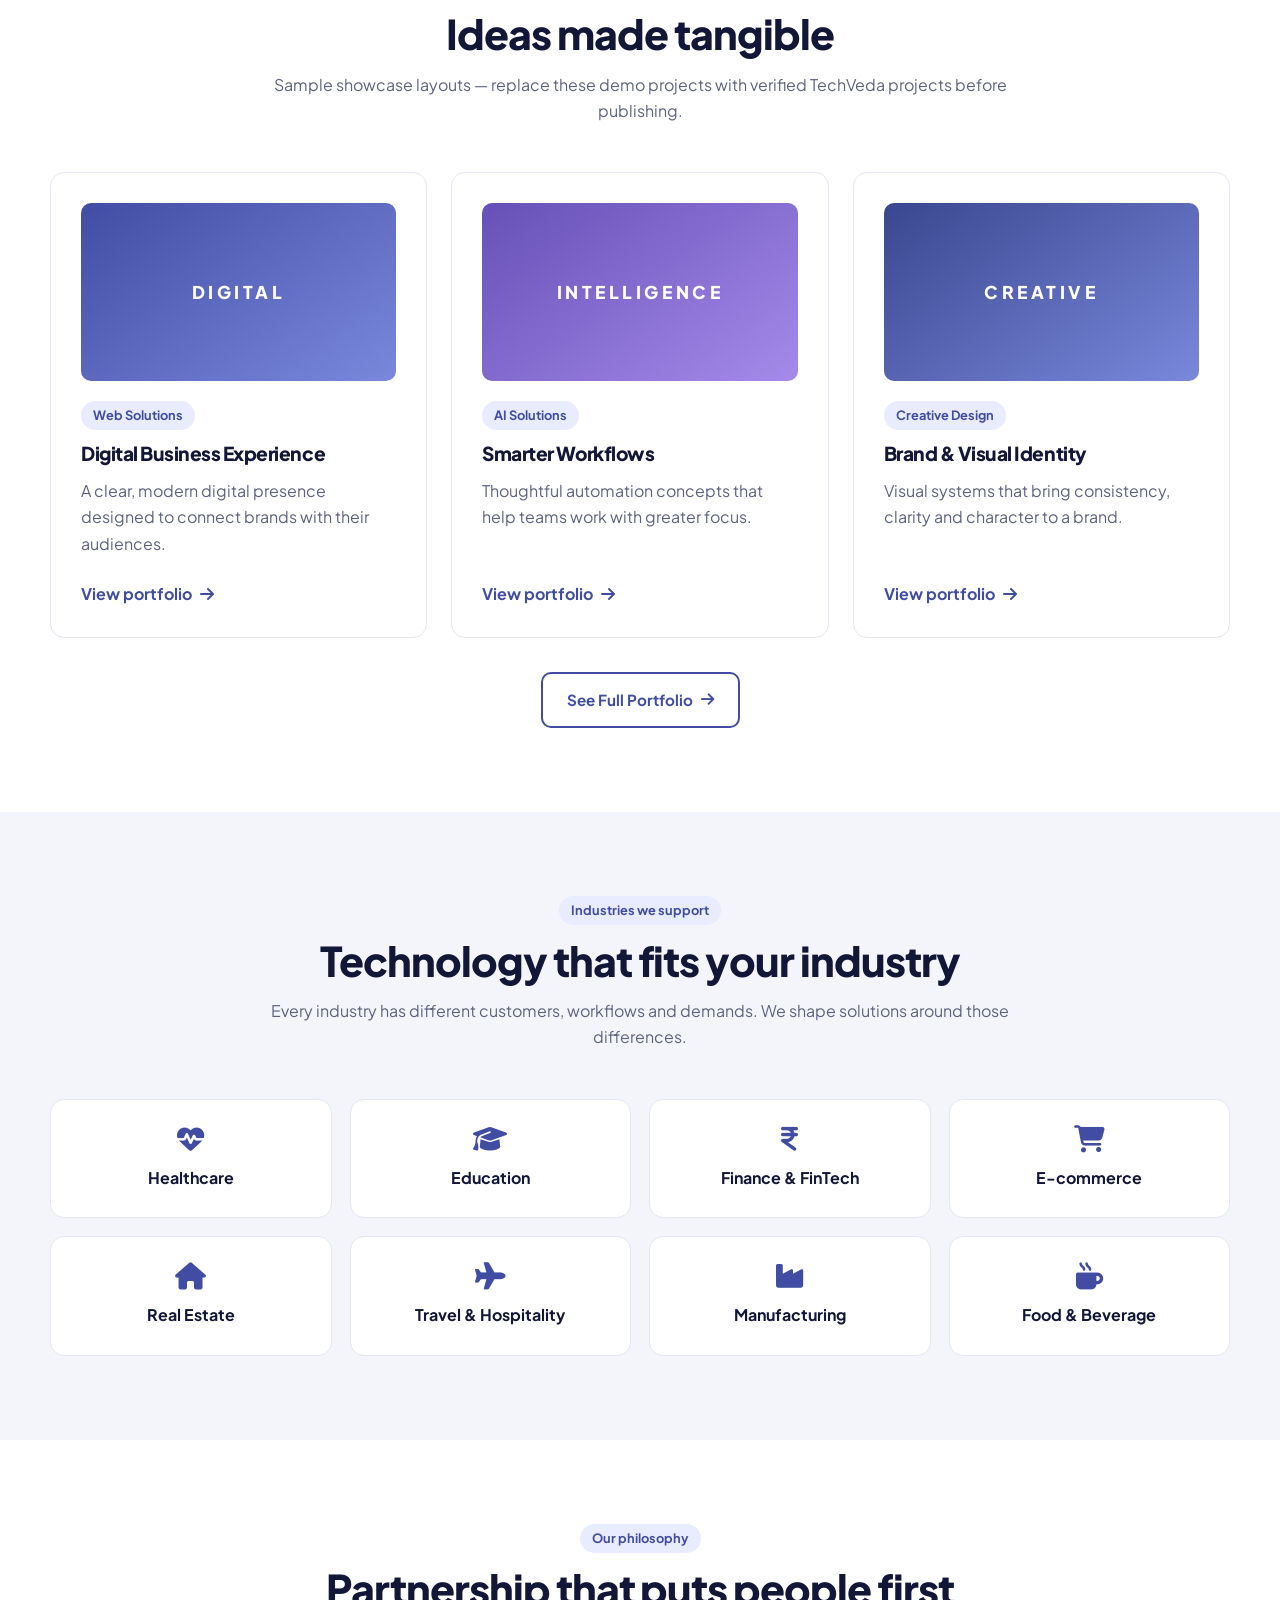
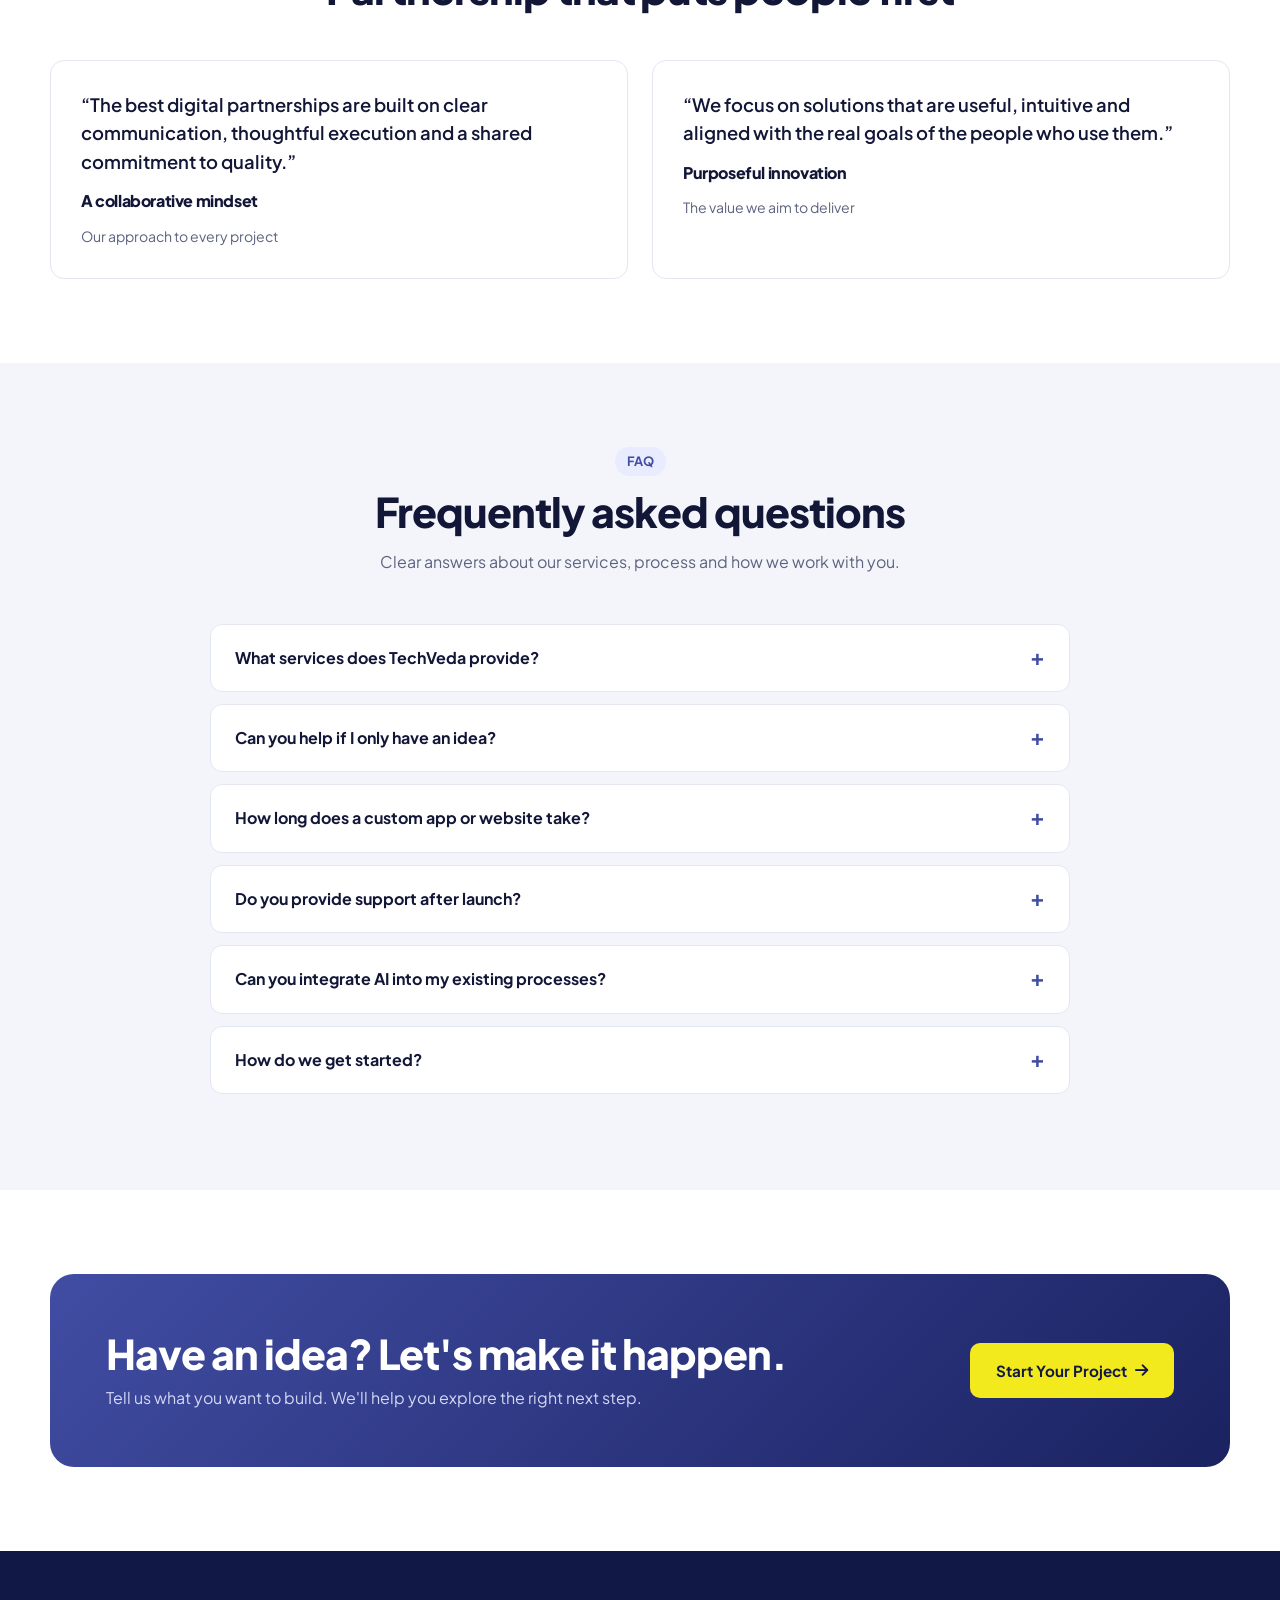
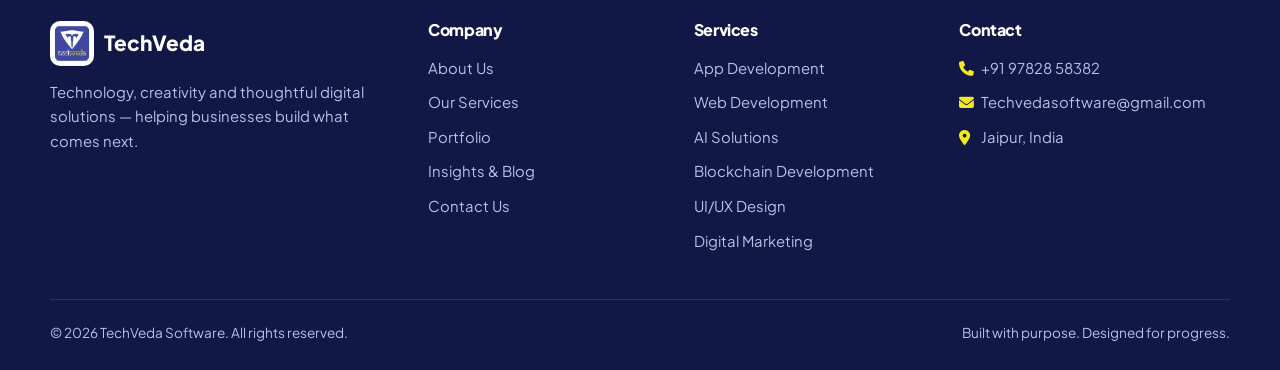
==== commit 2d733c34: "Update" ====
--- a/index.html
+++ b/index.html
@@ -3,11 +3,12 @@
   <head>
     <meta charset="utf-8" />
     <meta name="viewport" content="width=device-width,initial-scale=1" />
-    <title>Technology & Digital Solutions | TechVeda</title>
+    <title>TechVeda | Apps, Software & AI Solutions</title>
     <meta
       name="description"
-      content="TechVeda delivers digital, software, AI, design and business support solutions."
+      content="TechVeda delivers app, web, AI, blockchain, design and digital marketing solutions for growing businesses."
     />
+    <link rel="icon" href="images/techveda-logo.jpeg" />
     <link rel="stylesheet" href="css/style.css" />
   </head>
   <body>
@@ -17,60 +18,61 @@
           ><img src="images/techveda-logo.jpeg" alt="TechVeda logo" /><span
             >TechVeda</span
           ></a
-        ><button
-          class="menu-toggle"
-          aria-label="Toggle navigation"
-          aria-expanded="false"
         >
-          ☰
-        </button>
-
-        <nav class="nav-links">
-          <a href="index.html">Home</a>
-          <a href="about.html">About</a>
-
+        <nav class="nav-links" id="nav">
+          <a href="index.html" class="active">Home</a
+          ><a href="about.html">About</a>
           <div class="nav-drop">
-            <a href="service.html" class="services-link">
-              Services
-            </a>
-
+            <a href="service.html"
+              >Services
+              <i class="fa-solid fa-chevron-down" style="font-size: 0.65rem"></i
+            ></a>
             <div class="drop-menu">
-              <a href="service/app-development.html"> App Development </a>
-
-              <a href="service/web-development.html"> Web Development </a>
-
-              <a href="service/ai-solutions.html"> AI Solutions </a>
-
-              <a href="service/blockchain-development.html">
-                Blockchain Development
-              </a>
-
-              <a href="service/ui-ux-design.html"> UI/UX Design </a>
-
-              <a href="service/digital-marketing.html"> Digital Marketing </a>
-
-              <a href="service/virtual-assistant.html"> Virtual Assistant </a>
-
-              <a href="service/creative-design.html"> Creative Design </a>
-            </div>
-          </div>
-
-          <a href="portfolio.html">Portfolio</a>
-          <a href="blog.html">Blog</a>
-          <a href="contact.html">Contact</a>
-
-          <a class="btn primary" href="contact.html"> Get a Quote ↗ </a>
+              <a href="service/app-development.html"
+                ><i class="fa-solid fa-mobile-screen"></i>App Development</a
+              ><a href="service/web-development.html"
+                ><i class="fa-solid fa-globe"></i>Web Development</a
+              ><a href="service/ai-solutions.html"
+                ><i class="fa-solid fa-brain"></i>AI Solutions</a
+              ><a href="service/blockchain-development.html"
+                ><i class="fa-solid fa-link"></i>Blockchain Development</a
+              ><a href="service/ui-ux-design.html"
+                ><i class="fa-solid fa-pen-ruler"></i>UI/UX Design</a
+              ><a href="service/digital-marketing.html"
+                ><i class="fa-solid fa-chart-line"></i>Digital Marketing</a
+              ><a href="service/virtual-assistant.html"
+                ><i class="fa-solid fa-headset"></i>Virtual Assistant</a
+              ><a href="service/creative-design.html"
+                ><i class="fa-solid fa-palette"></i>Creative Design</a
+              >
+            </div>
+          </div>
+          <a href="portfolio.html">Portfolio</a><a href="blog.html">Blog</a
+          ><a href="contact.html">Contact</a>
         </nav>
+        <div class="nav-cta">
+          <a class="nav-phone" href="tel:+919782858382"
+            ><i class="fa-solid fa-phone"></i>+91 97828 58382</a
+          ><a class="btn primary sm" href="contact.html"
+            >Book Free Consultation</a
+          >
+          <button
+            class="menu-toggle"
+            aria-label="Toggle navigation"
+            aria-expanded="false"
+          >
+            <i class="fa-solid fa-bars"></i>
+          </button>
+        </div>
       </div>
     </header>
     <main>
       <section class="hero">
         <div class="container hero-grid">
-          <div class="hero-copy">
-            <span class="eyebrow">Technology that moves you forward</span>
+          <div>
+            <span class="tag">Technology that moves you forward</span>
             <h1>
-              We turn bold ideas into
-              <span style="color: var(--purple)">digital reality.</span>
+              Apps, software and AI that turn bold ideas into digital reality.
             </h1>
             <p>
               From intelligent software and seamless digital experiences to
@@ -79,320 +81,592 @@
             </p>
             <div class="hero-actions">
               <a class="btn primary" href="contact.html"
-                >Let's Talk About Your Project ↗</a
-              ><a class="btn light" href="service.html">Explore Our Services</a>
+                >Book a Free Consultation
+                <i class="fa-solid fa-arrow-right"></i></a
+              ><a class="btn ghost" href="portfolio.html">View Our Work</a>
             </div>
           </div>
           <div class="hero-art">
-            <div class="hero-panel"></div>
             <img
-              class="hero-logo"
-              src="images/techveda-logo.jpeg"
-              alt="TechVeda logo"
+              src="images/hero-team.png"
+              alt="TechVeda technology team collaborating on digital solutions"
             />
             <div class="chip chip-one">
-              <span class="dot"></span>Ideas into impact
-            </div>
-            <div class="chip chip-two">✦ Digital innovation</div>
-          </div>
-        </div>
-      </section>
-      <div class="container trust-row">
-        <span>✦ Software & Apps</span><span>✦ AI & Automation</span
-        ><span>✦ Creative Design</span><span>✦ Business Support</span>
+              <i class="fa-solid fa-lightbulb"></i>Ideas into impact
+            </div>
+            <div class="chip chip-two">
+              <i class="fa-solid fa-bolt"></i>Digital innovation
+            </div>
+          </div>
+        </div>
+      </section>
+      <div class="container hl-row">
+        <div class="hl-grid">
+          <div class="hl">
+            <i class="fa-solid fa-bullseye"></i>
+            <div>
+              <h4>Strategy-Led</h4>
+              <p>We start by understanding your goals and challenges.</p>
+            </div>
+          </div>
+          <div class="hl">
+            <i class="fa-solid fa-chart-line"></i>
+            <div>
+              <h4>Built for Growth</h4>
+              <p>Practical solutions shaped around your business needs.</p>
+            </div>
+          </div>
+          <div class="hl">
+            <i class="fa-solid fa-handshake"></i>
+            <div>
+              <h4>Transparent Process</h4>
+              <p>Clear updates and honest communication throughout.</p>
+            </div>
+          </div>
+        </div>
       </div>
+      <section class="tech">
+        <div class="container">
+          <p>Technologies we work with</p>
+          <div class="tech-list">
+            <span>Next.js</span><span>React</span><span>React Native</span
+            ><span>Flutter</span><span>Node.js</span><span>Python</span
+            ><span>OpenAI</span><span>Firebase</span><span>AWS</span
+            ><span>MongoDB</span><span>Figma</span>
+          </div>
+        </div>
+      </section>
       <section class="section">
         <div class="container">
-          <div class="section-head reveal">
-            <span class="eyebrow">What we do</span>
-            <h2>
-              Solutions built around
-              <span style="color: var(--purple)">your ambition</span>
-            </h2>
-            <p>
-              We bring technology, design and strategy together to create
-              digital solutions that make a meaningful difference.
-            </p>
-          </div>
-          <div class="cards">
-            <article class="card reveal">
-              <div class="service-icon">📱</div>
+          <div class="section-head">
+            <span class="tag">Solutions for every business</span>
+            <h2>The right technology for every stage of your journey</h2>
+            <p>
+              Whether you are starting out, scaling up or managing complex
+              operations, we deliver solutions that help you grow with
+              confidence.
+            </p>
+          </div>
+          <div class="grid g3">
+            <article class="card stage-card">
+              <div class="top">
+                <i class="fa-solid fa-rocket"></i>
+                <h3>Startups & New Ventures</h3>
+              </div>
+              <div class="body">
+                <p>
+                  Get clarity before committing to a big idea. We help you
+                  define the problem, understand your users and decide what to
+                  build first.
+                </p>
+                <ul class="ticks">
+                  <li>Clarify goals and user needs</li>
+                  <li>MVPs and rapid prototypes</li>
+                  <li>Plan practical next steps</li>
+                </ul>
+              </div>
+            </article>
+            <article class="card stage-card">
+              <div class="top">
+                <i class="fa-solid fa-arrow-trend-up"></i>
+                <h3>Growing Businesses</h3>
+              </div>
+              <div class="body">
+                <p>
+                  As you grow, manual tasks and disconnected tools slow things
+                  down. We find practical ways to improve how your business
+                  works.
+                </p>
+                <ul class="ticks">
+                  <li>Simplify everyday workflows</li>
+                  <li>Connect your existing tools</li>
+                  <li>Automate repetitive work</li>
+                </ul>
+              </div>
+            </article>
+            <article class="card stage-card">
+              <div class="top">
+                <i class="fa-solid fa-building"></i>
+                <h3>Established Organisations</h3>
+              </div>
+              <div class="body">
+                <p>
+                  Complex operations need careful planning and reliable
+                  delivery. We work with your teams, systems and priorities.
+                </p>
+                <ul class="ticks">
+                  <li>Business applications and portals</li>
+                  <li>Digital transformation support</li>
+                  <li>Long-term maintenance plans</li>
+                </ul>
+              </div>
+            </article>
+          </div>
+        </div>
+      </section>
+      <section class="section soft">
+        <div class="container">
+          <div class="section-head">
+            <span class="tag">Core services</span>
+            <h2>From idea to execution, we do it all</h2>
+            <p>
+              Every service is geared towards one goal: the growth of your
+              business. We invest in your vision, solve your problems and build
+              with you.
+            </p>
+          </div>
+          <div
+            class="grid g4"
+            style="grid-template-columns: repeat(auto-fit, minmax(260px, 1fr))"
+          >
+            <article class="card">
+              <div class="ico"><i class="fa-solid fa-mobile-screen"></i></div>
               <h3>App Development</h3>
               <p>
                 Mobile applications for Android and iOS, built around
                 performance, usability and your users.
               </p>
-              <a href="service/app-development.html">Explore service →</a>
-            </article>
-            <article class="card reveal">
-              <div class="service-icon">🌐</div>
+              <ul class="ticks">
+                <li>Android and iOS applications</li>
+                <li>Cross-platform apps</li>
+                <li>Backend and API integration</li>
+              </ul>
+              <a class="more" href="service/app-development.html"
+                >Explore App Development <i class="fa-solid fa-arrow-right"></i
+              ></a>
+            </article>
+            <article class="card">
+              <div class="ico"><i class="fa-solid fa-globe"></i></div>
               <h3>Web Development</h3>
               <p>
                 Responsive websites, web applications and e-commerce experiences
                 built for growth.
               </p>
-              <a href="service/web-development.html">Explore service →</a>
-            </article>
-            <article class="card reveal">
-              <div class="service-icon">✦</div>
+              <ul class="ticks">
+                <li>Corporate and business websites</li>
+                <li>Custom web applications</li>
+                <li>E-commerce stores and payments</li>
+              </ul>
+              <a class="more" href="service/web-development.html"
+                >Explore Web Development <i class="fa-solid fa-arrow-right"></i
+              ></a>
+            </article>
+            <article class="card">
+              <div class="ico"><i class="fa-solid fa-brain"></i></div>
               <h3>AI Solutions</h3>
               <p>
                 AI-powered workflows, automation and intelligent tools for
                 modern business needs.
               </p>
-              <a href="service/ai-solutions.html">Explore service →</a>
-            </article>
-            <article class="card reveal">
-              <div class="service-icon">⛓</div>
+              <ul class="ticks">
+                <li>Workflow automation</li>
+                <li>AI assistants and chatbots</li>
+                <li>WhatsApp automation</li>
+              </ul>
+              <a class="more" href="service/ai-solutions.html"
+                >Explore AI Solutions <i class="fa-solid fa-arrow-right"></i
+              ></a>
+            </article>
+            <article class="card">
+              <div class="ico"><i class="fa-solid fa-link"></i></div>
               <h3>Blockchain Development</h3>
               <p>
                 Purpose-built blockchain applications, decentralized platforms
                 and smart-contract solutions.
               </p>
-              <a href="service/blockchain-development.html"
-                >Explore service →</a
-              >
-            </article>
-            <article class="card reveal">
-              <div class="service-icon">✎</div>
+              <ul class="ticks">
+                <li>Smart-contract development</li>
+                <li>Decentralized applications</li>
+                <li>Wallet and token integration</li>
+              </ul>
+              <a class="more" href="service/blockchain-development.html"
+                >Explore Blockchain Development
+                <i class="fa-solid fa-arrow-right"></i
+              ></a>
+            </article>
+            <article class="card">
+              <div class="ico"><i class="fa-solid fa-pen-ruler"></i></div>
               <h3>UI/UX Design</h3>
               <p>
                 Research-led interfaces, wireframes and prototypes that make
                 digital products intuitive.
               </p>
-              <a href="service/ui-ux-design.html">Explore service →</a>
-            </article>
-            <article class="card reveal">
-              <div class="service-icon">↗</div>
+              <ul class="ticks">
+                <li>User research and journeys</li>
+                <li>Wireframes and prototypes</li>
+                <li>Interface and visual design</li>
+              </ul>
+              <a class="more" href="service/ui-ux-design.html"
+                >Explore UI/UX Design <i class="fa-solid fa-arrow-right"></i
+              ></a>
+            </article>
+            <article class="card">
+              <div class="ico"><i class="fa-solid fa-chart-line"></i></div>
               <h3>Digital Marketing</h3>
               <p>
                 Digital strategies for search visibility, audience engagement
                 and sustainable growth.
               </p>
-              <a href="service/digital-marketing.html">Explore service →</a>
-            </article>
-            <article class="card reveal">
-              <div class="service-icon">◎</div>
+              <ul class="ticks">
+                <li>Search engine optimisation</li>
+                <li>Social media marketing</li>
+                <li>Paid campaigns</li>
+              </ul>
+              <a class="more" href="service/digital-marketing.html"
+                >Explore Digital Marketing
+                <i class="fa-solid fa-arrow-right"></i
+              ></a>
+            </article>
+            <article class="card">
+              <div class="ico"><i class="fa-solid fa-headset"></i></div>
               <h3>Virtual Assistant</h3>
               <p>
                 Flexible administrative, customer-support and operational
                 assistance for busy teams.
               </p>
-              <a href="service/virtual-assistant.html">Explore service →</a>
-            </article>
-            <article class="card reveal">
-              <div class="service-icon">◈</div>
+              <ul class="ticks">
+                <li>Administrative support</li>
+                <li>Customer support handling</li>
+                <li>Data entry and research</li>
+              </ul>
+              <a class="more" href="service/virtual-assistant.html"
+                >Explore Virtual Assistant
+                <i class="fa-solid fa-arrow-right"></i
+              ></a>
+            </article>
+            <article class="card">
+              <div class="ico"><i class="fa-solid fa-palette"></i></div>
               <h3>Creative Design</h3>
               <p>
                 Brand identities, marketing creatives and visual assets that
                 communicate clearly.
               </p>
-              <a href="service/creative-design.html">Explore service →</a>
-            </article>
-          </div>
-          <div style="text-align: center; margin-top: 32px">
-            <a class="btn primary" href="service.html"
-              >Discover All Services →</a
-            >
-          </div>
-        </div>
-      </section>
-      <section class="section soft">
+              <ul class="ticks">
+                <li>Logo and brand identity</li>
+                <li>Marketing creatives</li>
+                <li>Social media graphics</li>
+              </ul>
+              <a class="more" href="service/creative-design.html"
+                >Explore Creative Design <i class="fa-solid fa-arrow-right"></i
+              ></a>
+            </article>
+          </div>
+        </div>
+      </section>
+      <section class="section">
         <div class="container split">
-          <div class="visual-box reveal">
-            <img src="images/techveda-logo.jpeg" alt="TechVeda brand mark" />
-            <div class="chip chip-one">People-first approach</div>
-            <div class="chip chip-two">Built for what's next</div>
-          </div>
-          <div class="reveal">
-            <span class="eyebrow">Who we are</span>
-            <h2>
-              Your partner for the
-              <span style="color: var(--purple)">digital journey</span>
-            </h2>
+          <div class="visual">
+            <img
+              src="images/about-team.png"
+              alt="Technology professionals working together in a modern office"
+            />
+            <div class="chip chip-one">
+              <i class="fa-solid fa-users"></i>People-first approach
+            </div>
+            <div class="chip chip-two">
+              <i class="fa-solid fa-forward"></i>Built for what's next
+            </div>
+          </div>
+          <div>
+            <span class="tag">Who we are</span>
+            <h2>Where knowledge meets technology</h2>
             <p>
               At TechVeda, we believe the right technology can unlock new
               possibilities. Our multidisciplinary approach combines technical
-              expertise, creative thinking and a focus on your business goals.
-            </p>
-            <p>
-              Whether you are launching a new idea or improving an existing
-              operation, we work to deliver solutions that are practical,
+              expertise, creative thinking and a sharp focus on your business
+              goals.
+            </p>
+            <p>
+              We don't just write code. We think like business owners first and
+              developers second, so every solution we deliver is practical,
               purposeful and ready to grow.
             </p>
-            <ul class="feature-list">
-              <li>Collaborative and transparent process</li>
-              <li>Solutions tailored to your business needs</li>
-              <li>Focus on quality, usability and outcomes</li>
-            </ul>
-            <a class="btn primary" href="about.html">Know More About Us →</a>
+            <div class="mini-grid">
+              <div class="mini">
+                <i class="fa-solid fa-layer-group"></i>
+                <h4>End-to-End Delivery</h4>
+                <p>
+                  From UI/UX design to deployment and support, we handle the
+                  complete lifecycle.
+                </p>
+              </div>
+              <div class="mini">
+                <i class="fa-solid fa-lightbulb"></i>
+                <h4>Product-First Mindset</h4>
+                <p>
+                  We think like founders. Every solution is built to drive
+                  measurable results.
+                </p>
+              </div>
+              <div class="mini">
+                <i class="fa-solid fa-headset"></i>
+                <h4>Dedicated Support</h4>
+                <p>
+                  A responsive team that keeps your systems running smoothly
+                  after launch.
+                </p>
+              </div>
+              <div class="mini">
+                <i class="fa-solid fa-gauge-high"></i>
+                <h4>Agile Methodology</h4>
+                <p>
+                  Faster delivery, transparent progress and on-time execution.
+                </p>
+              </div>
+            </div>
+            <a class="btn blue" href="about.html"
+              >Know More About Us <i class="fa-solid fa-arrow-right"></i
+            ></a>
+          </div>
+        </div>
+      </section>
+      <section class="section dark">
+        <div class="container">
+          <div class="section-head">
+            <span class="tag">How we work</span>
+            <h2>A clear path from first conversation to launch</h2>
+            <p>
+              We make each stage clear, from understanding your needs and
+              planning the work to building, launching and supporting the
+              solution.
+            </p>
+          </div>
+          <div class="steps">
+            <div class="step">
+              <b>01</b>
+              <h3>Discover</h3>
+              <p>
+                We learn about your goals, users and challenges before defining
+                the work.
+              </p>
+            </div>
+            <div class="step">
+              <b>02</b>
+              <h3>Plan</h3>
+              <p>
+                We shape scope, design and technical approach with clear
+                priorities.
+              </p>
+            </div>
+            <div class="step">
+              <b>03</b>
+              <h3>Design & Develop</h3>
+              <p>
+                We build in stages, share progress and test what matters most.
+              </p>
+            </div>
+            <div class="step">
+              <b>04</b>
+              <h3>Launch & Improve</h3>
+              <p>
+                We prepare the release and keep improving with ongoing support.
+              </p>
+            </div>
           </div>
         </div>
       </section>
       <section class="section">
         <div class="container">
-          <div class="section-head reveal">
-            <span class="eyebrow">Our approach</span>
-            <h2>
-              Built on clarity.
-              <span style="color: var(--purple)">Driven by outcomes.</span>
-            </h2>
-            <p>
-              We turn complex challenges into clear, manageable steps — keeping
-              your goals at the center of every decision.
-            </p>
-          </div>
-          <div class="stats">
-            <div class="stat reveal">
-              <strong>01</strong><span>Discover your goals</span>
-            </div>
-            <div class="stat reveal">
-              <strong>02</strong><span>Plan the right solution</span>
-            </div>
-            <div class="stat reveal">
-              <strong>03</strong><span>Design & develop</span>
-            </div>
-            <div class="stat reveal">
-              <strong>04</strong><span>Launch & improve</span>
-            </div>
-          </div>
-        </div>
-      </section>
-      <section class="section soft">
-        <div class="container">
-          <div class="section-head reveal">
-            <span class="eyebrow">Featured work</span>
-            <h2>
-              Ideas made <span style="color: var(--purple)">tangible</span>
-            </h2>
+          <div class="section-head">
+            <span class="tag">Featured work</span>
+            <h2>Ideas made tangible</h2>
             <p>
               Sample showcase layouts — replace these demo projects with
               verified TechVeda projects before publishing.
             </p>
           </div>
-          <div class="cards">
-            <article class="card project-card reveal">
-              <div class="project-image">DIGITAL</div>
-              <div class="card-body">
-                <span class="tag">Web Solutions</span>
-                <h3>Digital Business Experience</h3>
-                <p>
-                  A clear, modern digital presence designed to connect brands
-                  with their audiences.
-                </p>
-                <a href="portfolio.html">View portfolio →</a>
-              </div>
-            </article>
-            <article class="card project-card reveal">
+          <div class="grid g3">
+            <article class="card">
+              <div class="project-img">DIGITAL</div>
+              <span class="tag" style="align-self: flex-start"
+                >Web Solutions</span
+              >
+              <h3>Digital Business Experience</h3>
+              <p>
+                A clear, modern digital presence designed to connect brands with
+                their audiences.
+              </p>
+              <a class="more" href="portfolio.html"
+                >View portfolio <i class="fa-solid fa-arrow-right"></i
+              ></a>
+            </article>
+            <article class="card">
               <div
-                class="project-image"
+                class="project-img"
                 style="background: linear-gradient(145deg, #6650b7, #a58ae9)"
               >
                 INTELLIGENCE
               </div>
-              <div class="card-body">
-                <span class="tag">AI Solutions</span>
-                <h3>Smarter Workflows</h3>
-                <p>
-                  Thoughtful automation concepts that help teams work with
-                  greater focus.
-                </p>
-                <a href="portfolio.html">View portfolio →</a>
-              </div>
-            </article>
-            <article class="card project-card reveal">
+              <span class="tag" style="align-self: flex-start"
+                >AI Solutions</span
+              >
+              <h3>Smarter Workflows</h3>
+              <p>
+                Thoughtful automation concepts that help teams work with greater
+                focus.
+              </p>
+              <a class="more" href="portfolio.html"
+                >View portfolio <i class="fa-solid fa-arrow-right"></i
+              ></a>
+            </article>
+            <article class="card">
               <div
-                class="project-image"
+                class="project-img"
                 style="background: linear-gradient(145deg, #39468f, #7a88dc)"
               >
                 CREATIVE
               </div>
-              <div class="card-body">
-                <span class="tag">Creative Design</span>
-                <h3>Brand & Visual Identity</h3>
-                <p>
-                  Visual systems that bring consistency, clarity and character
-                  to a brand.
-                </p>
-                <a href="portfolio.html">View portfolio →</a>
-              </div>
-            </article>
+              <span class="tag" style="align-self: flex-start"
+                >Creative Design</span
+              >
+              <h3>Brand & Visual Identity</h3>
+              <p>
+                Visual systems that bring consistency, clarity and character to
+                a brand.
+              </p>
+              <a class="more" href="portfolio.html"
+                >View portfolio <i class="fa-solid fa-arrow-right"></i
+              ></a>
+            </article>
+          </div>
+          <div style="text-align: center; margin-top: 34px">
+            <a class="btn line" href="portfolio.html"
+              >See Full Portfolio <i class="fa-solid fa-arrow-right"></i
+            ></a>
+          </div>
+        </div>
+      </section>
+      <section class="section soft">
+        <div class="container">
+          <div class="section-head">
+            <span class="tag">Industries we support</span>
+            <h2>Technology that fits your industry</h2>
+            <p>
+              Every industry has different customers, workflows and demands. We
+              shape solutions around those differences.
+            </p>
+          </div>
+          <div class="ind">
+            <div><i class="fa-solid fa-heart-pulse"></i>Healthcare</div>
+            <div><i class="fa-solid fa-graduation-cap"></i>Education</div>
+            <div>
+              <i class="fa-solid fa-indian-rupee-sign"></i>Finance & FinTech
+            </div>
+            <div><i class="fa-solid fa-cart-shopping"></i>E-commerce</div>
+            <div><i class="fa-solid fa-house"></i>Real Estate</div>
+            <div><i class="fa-solid fa-plane"></i>Travel & Hospitality</div>
+            <div><i class="fa-solid fa-industry"></i>Manufacturing</div>
+            <div><i class="fa-solid fa-mug-hot"></i>Food & Beverage</div>
           </div>
         </div>
       </section>
       <section class="section">
         <div class="container">
-          <div class="section-head reveal">
-            <span class="eyebrow">Industries we support</span>
-            <h2>
-              Technology for every
-              <span style="color: var(--purple)">possibility</span>
-            </h2>
-            <p>
-              Flexible digital solutions shaped around the unique needs of
-              different industries.
-            </p>
-          </div>
-          <div class="industries">
-            <div class="industry"><span>✚</span>Healthcare</div>
-            <div class="industry"><span>▣</span>Education</div>
-            <div class="industry"><span>₹</span>Finance & FinTech</div>
-            <div class="industry"><span>▧</span>E-commerce</div>
-            <div class="industry"><span>⌂</span>Real Estate</div>
-            <div class="industry"><span>✈</span>Travel & Hospitality</div>
-            <div class="industry"><span>⚙</span>Manufacturing</div>
-            <div class="industry"><span>☕</span>Food & Beverage</div>
-          </div>
-        </div>
-      </section>
-      <section class="section soft">
-        <div class="container">
-          <div class="section-head reveal">
-            <span class="eyebrow">Our philosophy</span>
-            <h2>
-              Partnership that puts
-              <span style="color: var(--purple)">people first</span>
-            </h2>
-            <p>
-              Great outcomes begin with listening, understanding and working
-              together.
-            </p>
-          </div>
-          <div class="content-grid">
-            <article class="testimonial reveal">
+          <div class="section-head">
+            <span class="tag">Our philosophy</span>
+            <h2>Partnership that puts people first</h2>
+          </div>
+          <div class="grid g2">
+            <article class="card">
               <p class="quote">
                 “The best digital partnerships are built on clear communication,
                 thoughtful execution and a shared commitment to quality.”
               </p>
-              <div class="person">A collaborative mindset</div>
-              <p style="font-size: 0.85rem; margin: 0">
+              <h4>A collaborative mindset</h4>
+              <p style="margin: 0; font-size: 0.88rem">
                 Our approach to every project
               </p>
             </article>
-            <article class="testimonial reveal">
+            <article class="card">
               <p class="quote">
                 “We focus on solutions that are useful, intuitive and aligned
                 with the real goals of the people who use them.”
               </p>
-              <div class="person">Purposeful innovation</div>
-              <p style="font-size: 0.85rem; margin: 0">
+              <h4>Purposeful innovation</h4>
+              <p style="margin: 0; font-size: 0.88rem">
                 The value we aim to deliver
               </p>
             </article>
           </div>
         </div>
       </section>
+      <section class="section soft">
+        <div class="container">
+          <div class="section-head">
+            <span class="tag">FAQ</span>
+            <h2>Frequently asked questions</h2>
+            <p>
+              Clear answers about our services, process and how we work with
+              you.
+            </p>
+          </div>
+          <div class="faq">
+            <details>
+              <summary>What services does TechVeda provide?</summary>
+              <p>
+                We offer app development, web development, AI solutions,
+                blockchain development, UI/UX design, digital marketing, virtual
+                assistant support and creative design.
+              </p>
+            </details>
+            <details>
+              <summary>Can you help if I only have an idea?</summary>
+              <p>
+                Yes. Start by explaining the problem, the people who will use
+                the solution and the outcome you want. We help clarify
+                priorities and plan next steps before development begins.
+              </p>
+            </details>
+            <details>
+              <summary>How long does a custom app or website take?</summary>
+              <p>
+                It depends on scope, features, integrations and platforms. After
+                understanding your needs, we share a clear scope and timeline
+                estimate.
+              </p>
+            </details>
+            <details>
+              <summary>Do you provide support after launch?</summary>
+              <p>
+                Yes. We offer maintenance, technical improvements and new
+                features after launch. The level of support is agreed in your
+                project plan.
+              </p>
+            </details>
+            <details>
+              <summary>
+                Can you integrate AI into my existing processes?
+              </summary>
+              <p>
+                Often, yes. We assess your current workflows and systems, then
+                identify where automation or AI can help — and where a simpler
+                solution is better.
+              </p>
+            </details>
+            <details>
+              <summary>How do we get started?</summary>
+              <p>
+                Send us your requirements through the contact form. We will
+                review them, set up a discovery call and suggest a practical way
+                forward.
+              </p>
+            </details>
+          </div>
+        </div>
+      </section>
       <section class="section">
         <div class="container">
-          <div class="cta-band reveal">
+          <div class="cta-band">
             <div>
               <h2>Have an idea? Let's make it happen.</h2>
               <p>
-                Tell us what you are looking to build. We'll help you explore
-                the right path forward.
-              </p>
-            </div>
-            <a class="btn light" href="contact.html">Start a Conversation ↗</a>
+                Tell us what you want to build. We'll help you explore the right
+                next step.
+              </p>
+            </div>
+            <a class="btn primary" href="contact.html"
+              >Start Your Project <i class="fa-solid fa-arrow-right"></i
+            ></a>
           </div>
         </div>
       </section>
@@ -402,10 +676,7 @@
         <div class="footer-grid">
           <div>
             <div class="footer-brand">
-              <img
-                src="images/techveda-logo.jpeg"
-                alt="TechVeda logo"
-              />TechVeda
+              <img src="images/techveda-logo.jpeg" alt="" />TechVeda
             </div>
             <p>
               Technology, creativity and thoughtful digital solutions — helping
@@ -413,12 +684,13 @@
             </p>
           </div>
           <div>
-            <h4>Explore</h4>
+            <h4>Company</h4>
             <div class="footer-links">
               <a href="about.html">About Us</a
               ><a href="service.html">Our Services</a
               ><a href="portfolio.html">Portfolio</a
-              ><a href="blog.html">Insights & Blog</a>
+              ><a href="blog.html">Insights &amp; Blog</a
+              ><a href="contact.html">Contact Us</a>
             </div>
           </div>
           <div>
@@ -429,15 +701,20 @@
               ><a href="service/ai-solutions.html">AI Solutions</a
               ><a href="service/blockchain-development.html"
                 >Blockchain Development</a
+              ><a href="service/ui-ux-design.html">UI/UX Design</a
+              ><a href="service/digital-marketing.html">Digital Marketing</a>
+            </div>
+          </div>
+          <div>
+            <h4>Contact</h4>
+            <div class="footer-links">
+              <a href="tel:+919782858382"
+                ><i class="fa-solid fa-phone"></i>+91 97828 58382</a
+              ><a href="mailto:Techvedasoftware@gmail.com"
+                ><i class="fa-solid fa-envelope"></i>Techvedasoftware@gmail.com</a
+              ><span
+                ><i class="fa-solid fa-location-dot"></i>Jaipur, India</span
               >
-            </div>
-          </div>
-          <div>
-            <h4>Let's connect</h4>
-            <div class="footer-links">
-              <a href="contact.html">Contact Us</a
-              ><a href="contact.html">Request a Proposal</a
-              ><a href="contact.html">Start a Project</a>
             </div>
           </div>
         </div>
@@ -449,6 +726,12 @@
         </div>
       </div>
     </footer>
+    <a
+      class="wa"
+      href="https://wa.me/916375777464"
+      aria-label="Chat on WhatsApp"
+      ><i class="fa-brands fa-whatsapp"></i
+    ></a>
     <script src="js/script.js"></script>
   </body>
 </html>
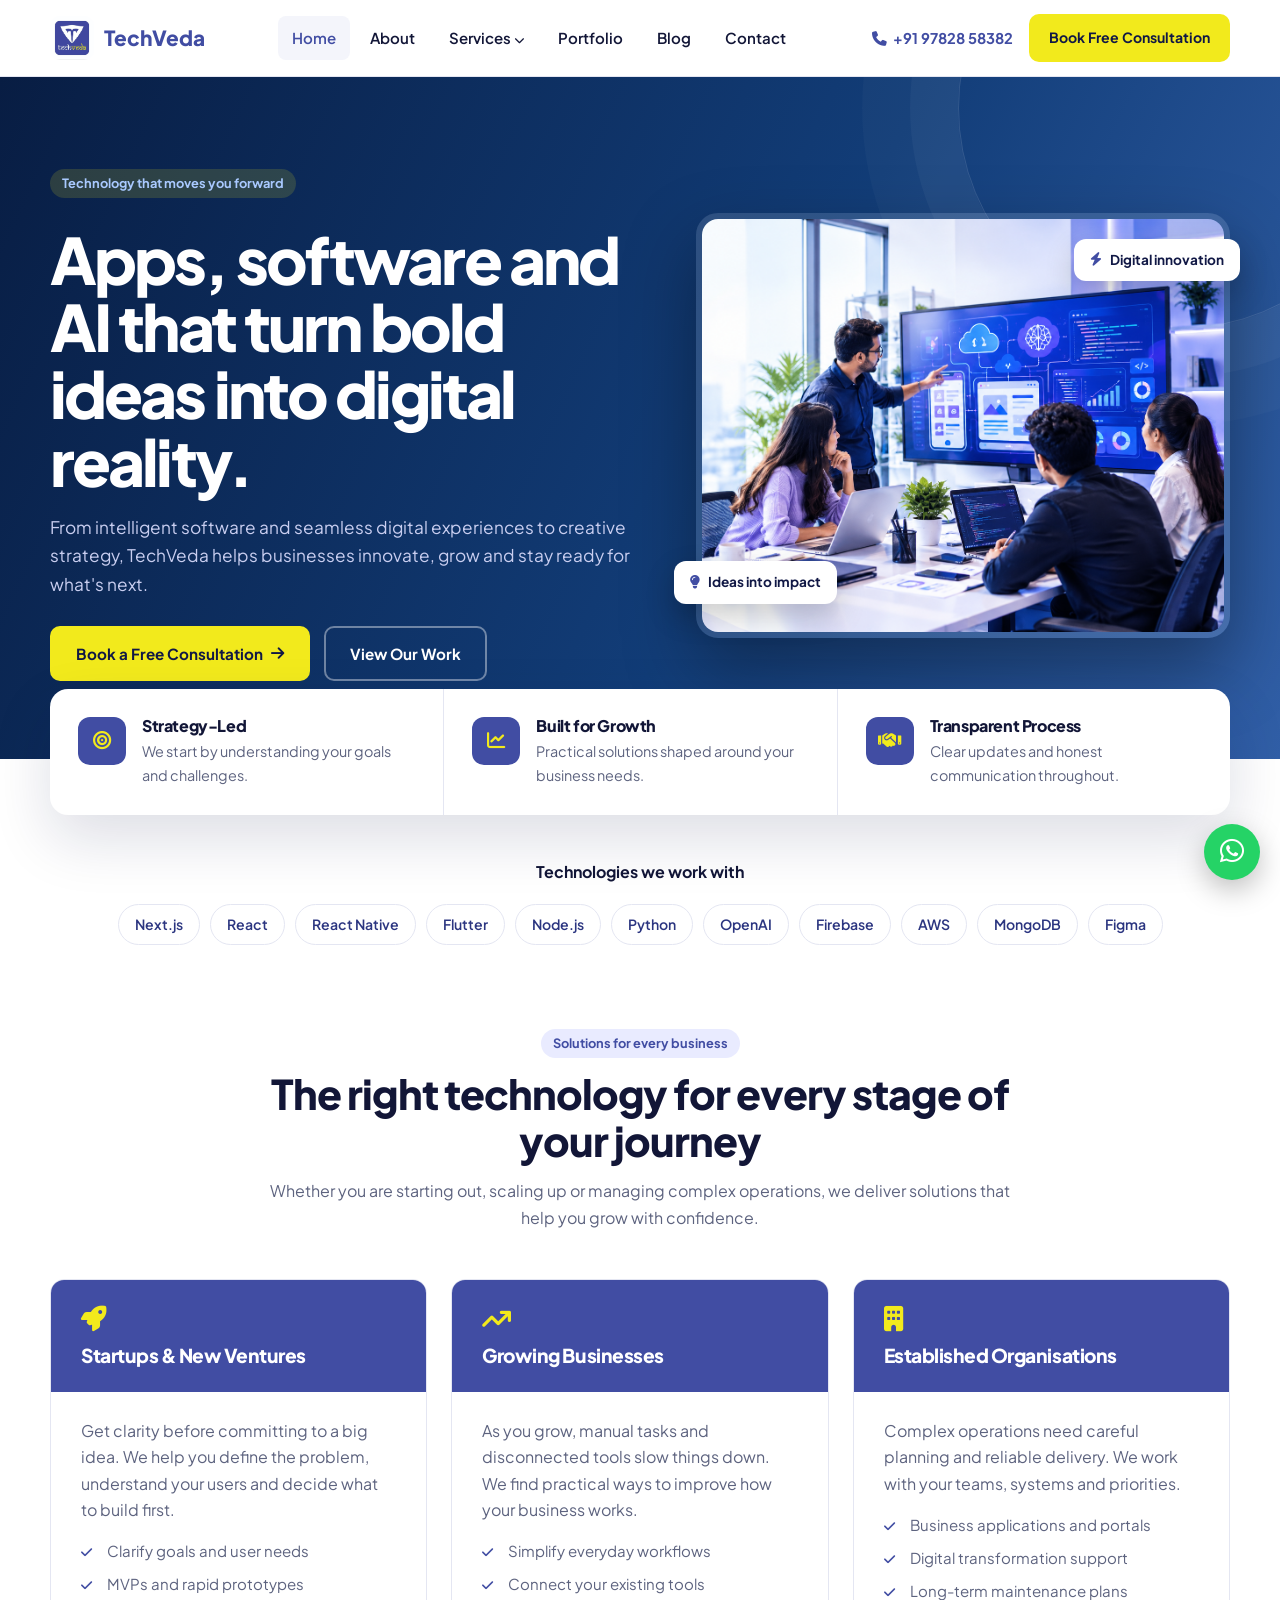
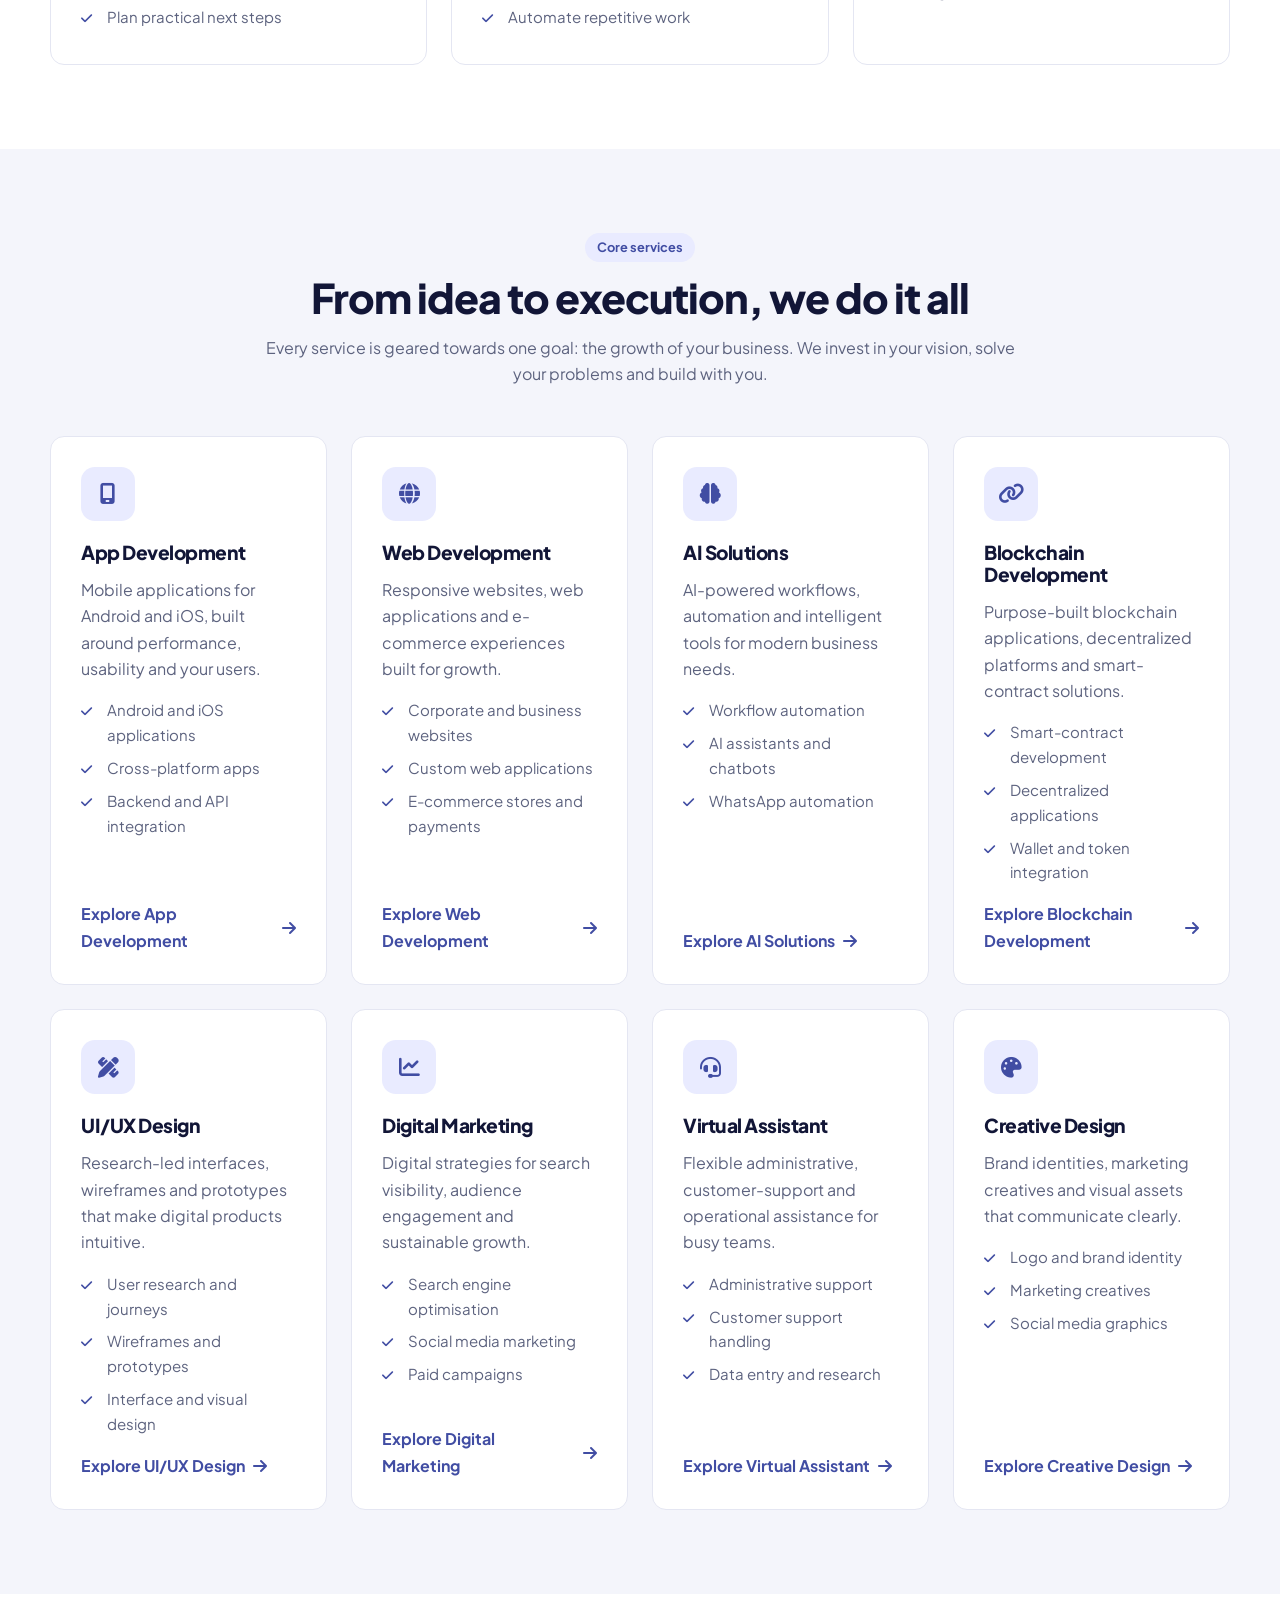
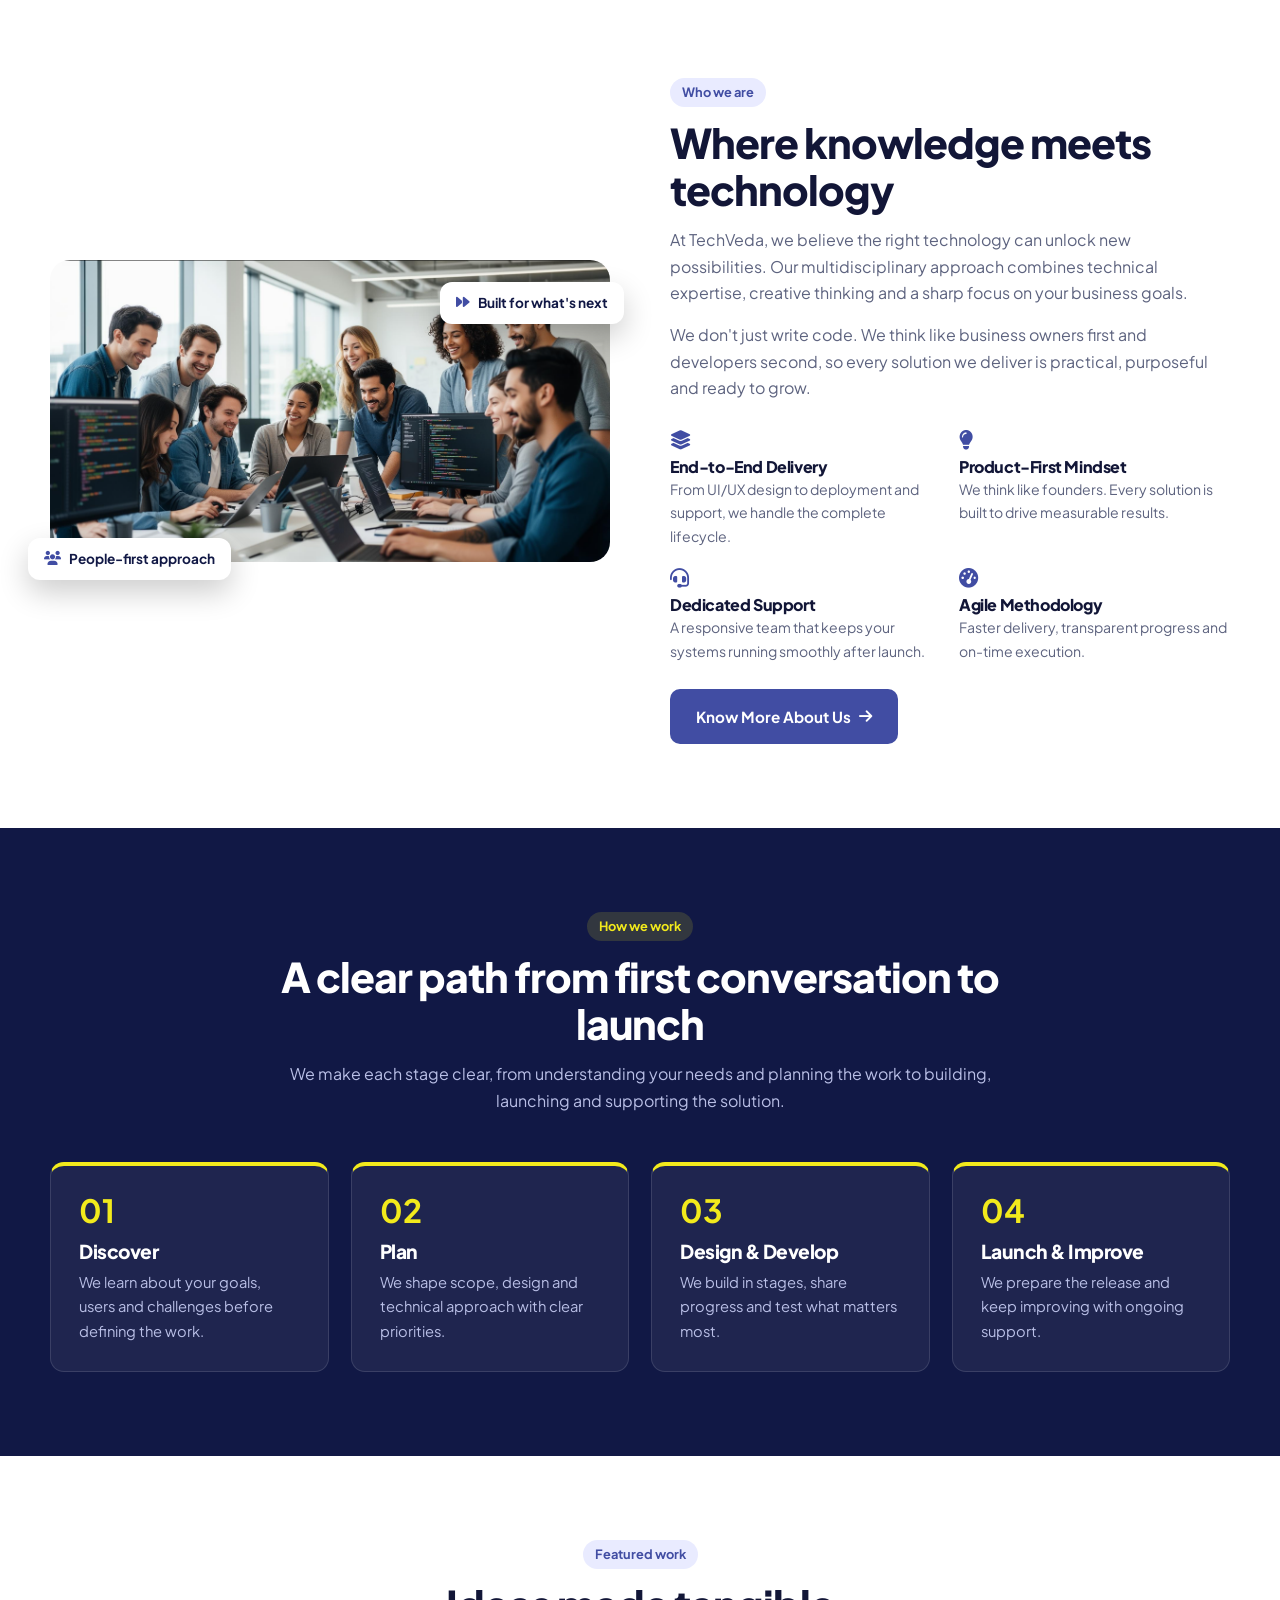
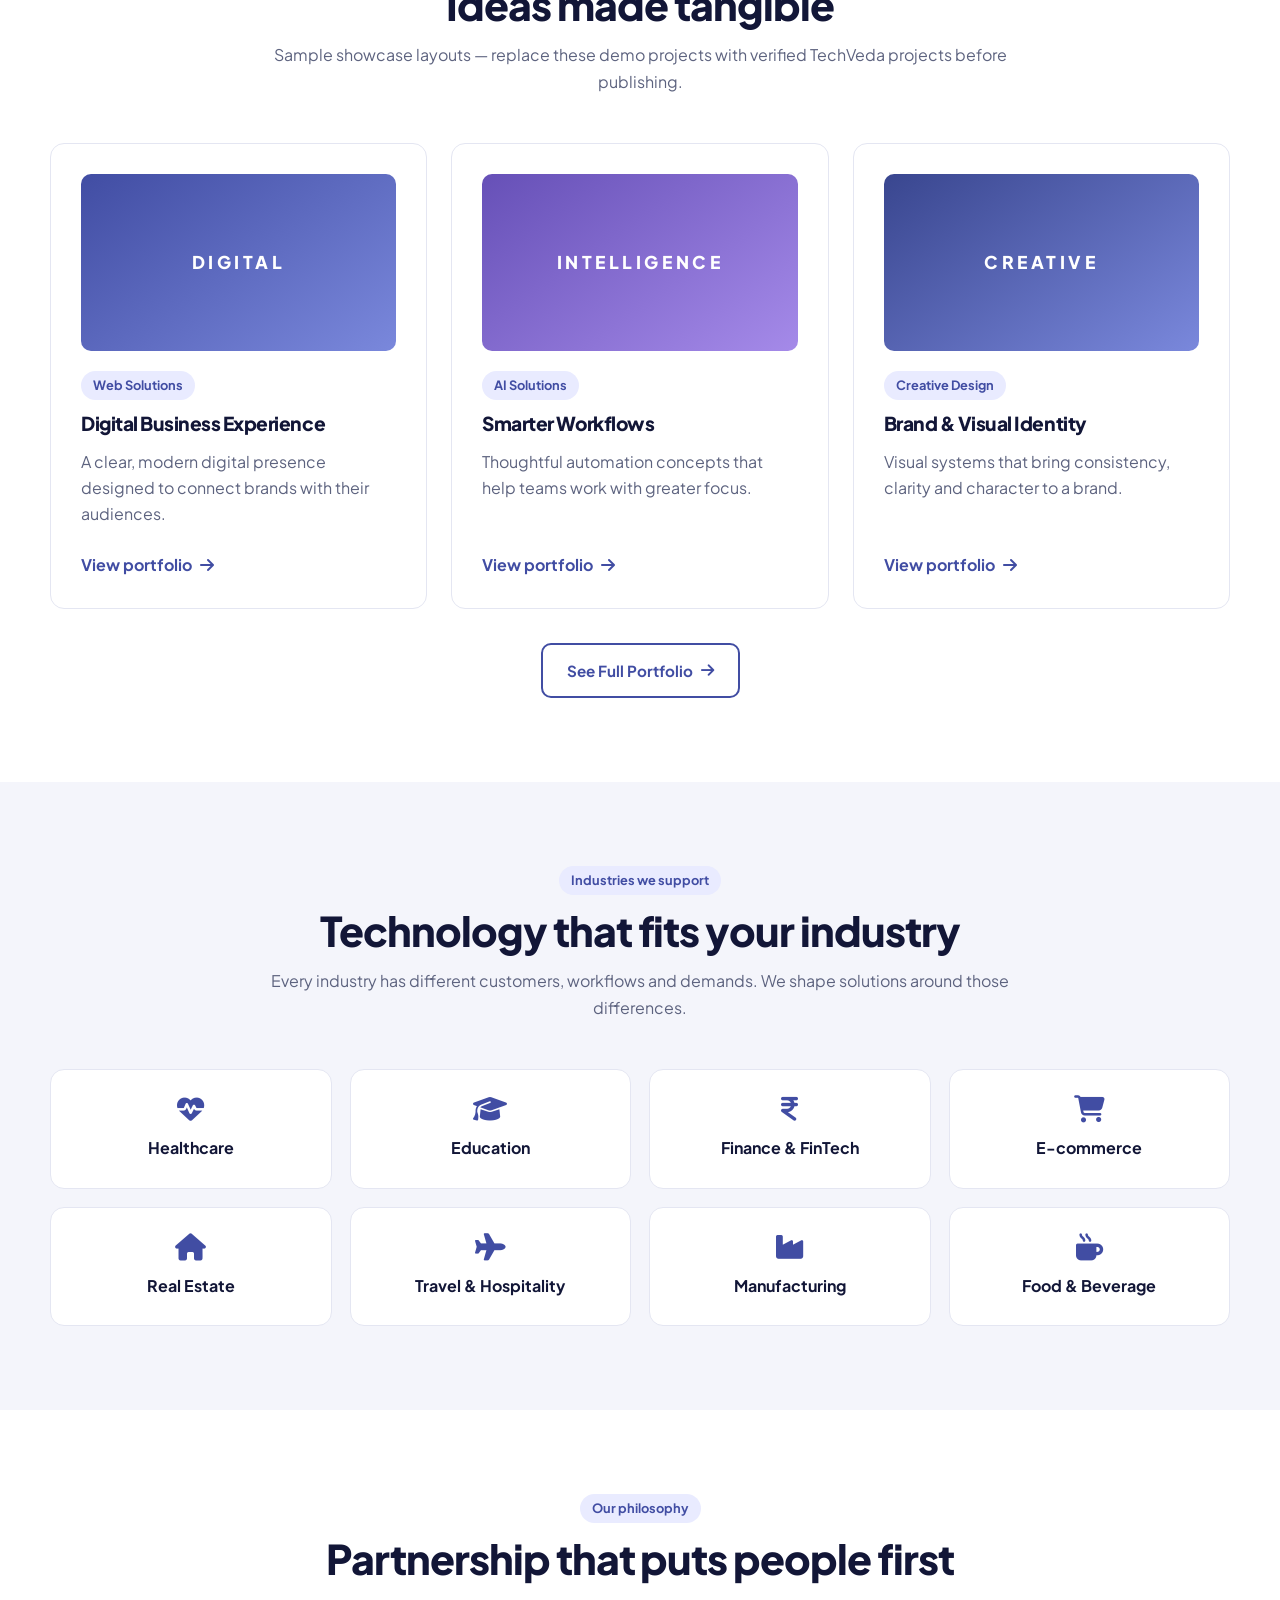
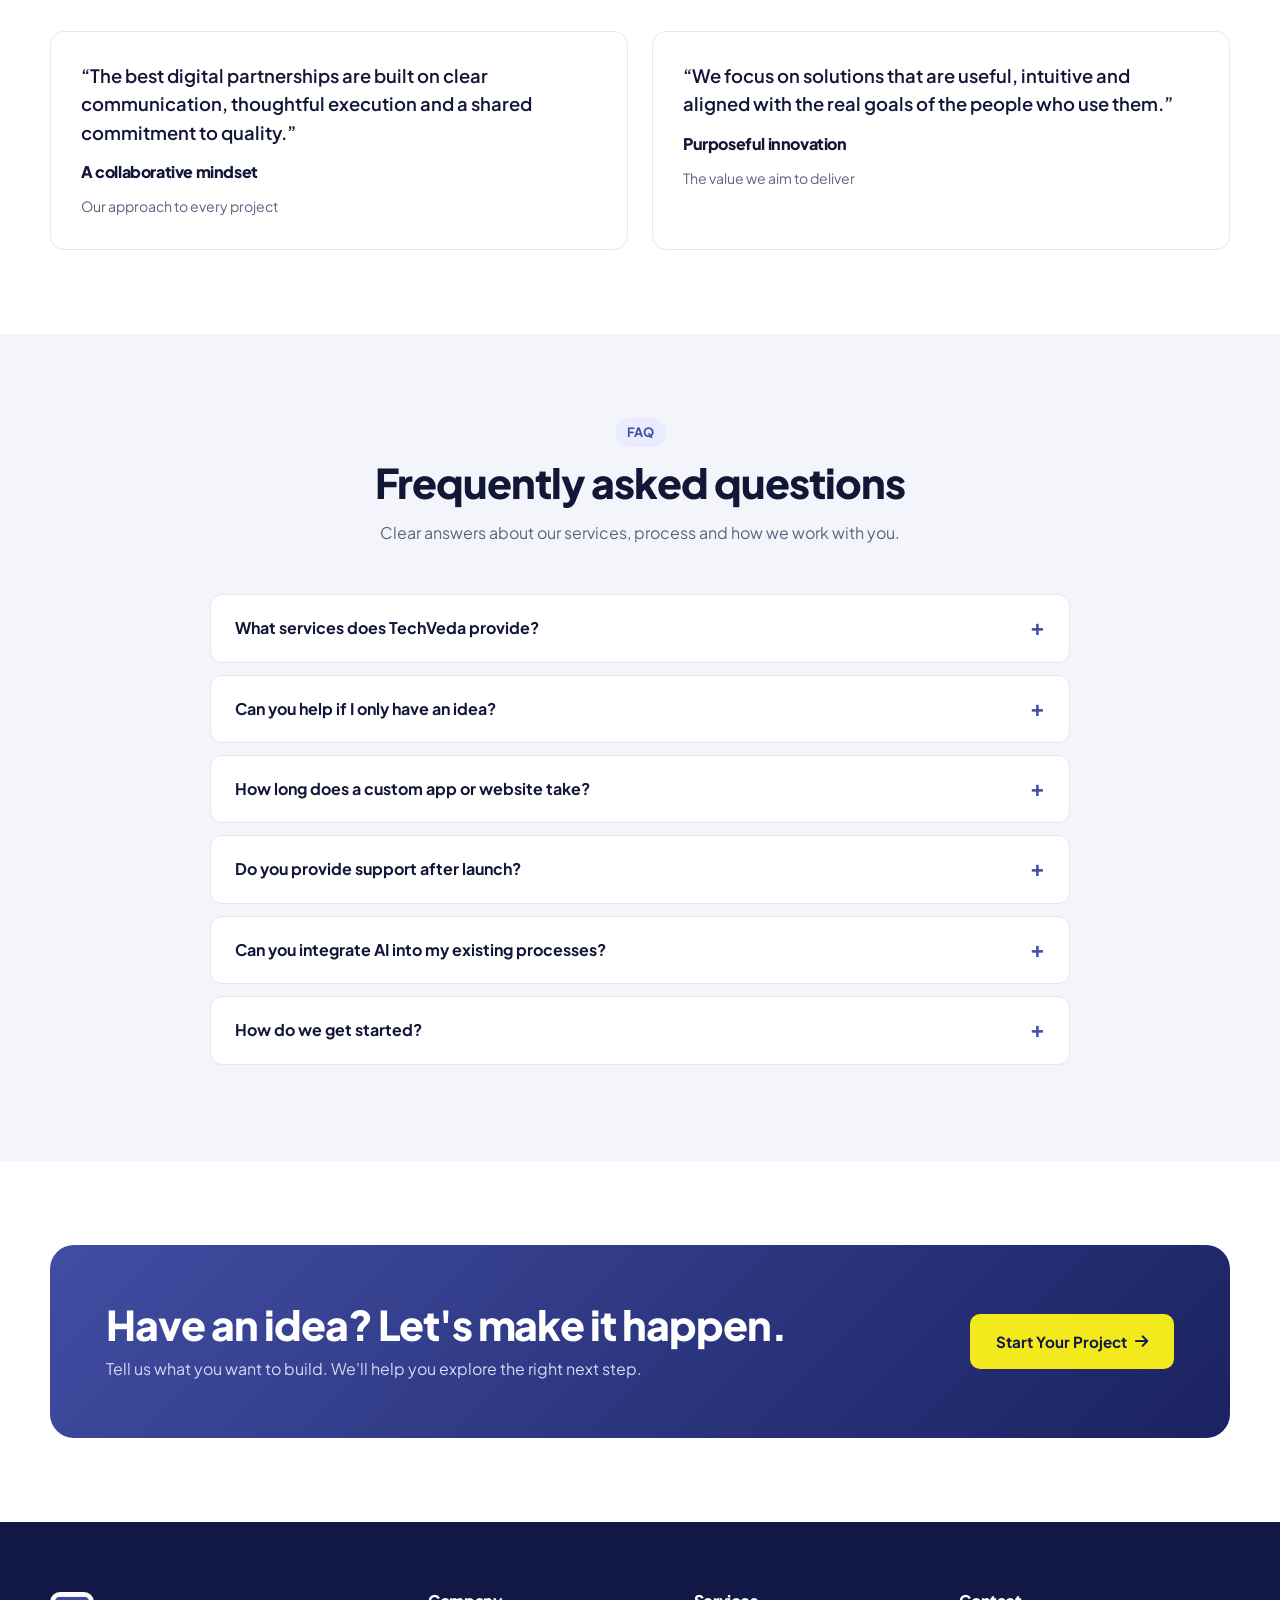
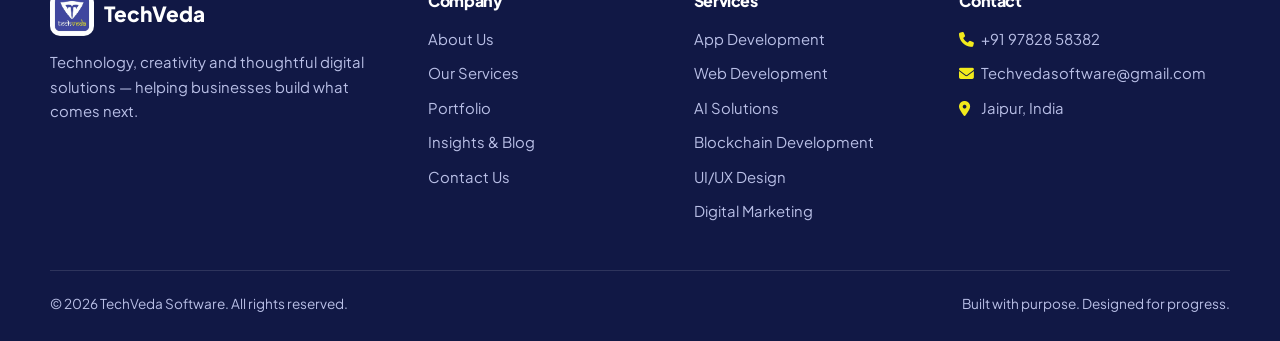
==== commit 99dbe68d: "Update" ====
--- a/index.html
+++ b/index.html
@@ -67,7 +67,7 @@
       </div>
     </header>
     <main>
-      <section class="hero">
+      <section class="page-hero service-detail-hero">
         <div class="container hero-grid">
           <div>
             <span class="tag">Technology that moves you forward</span>
